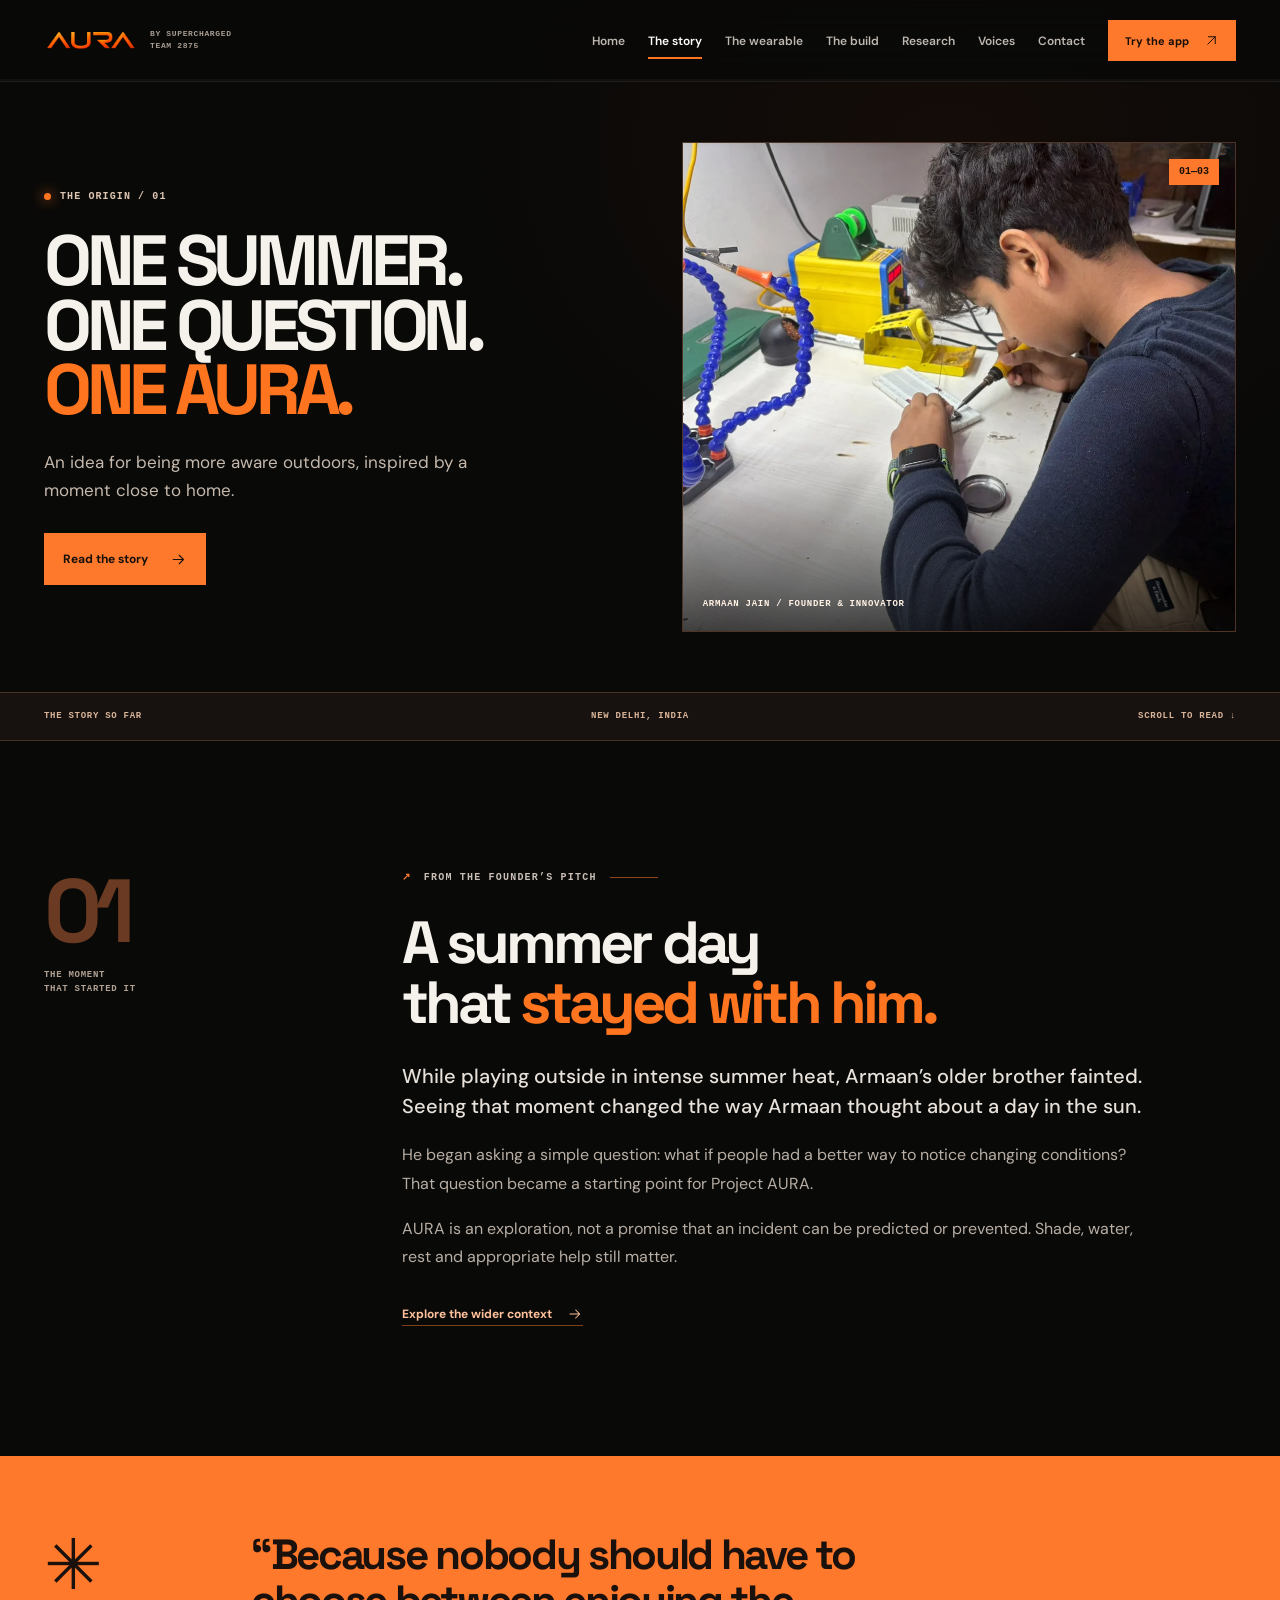
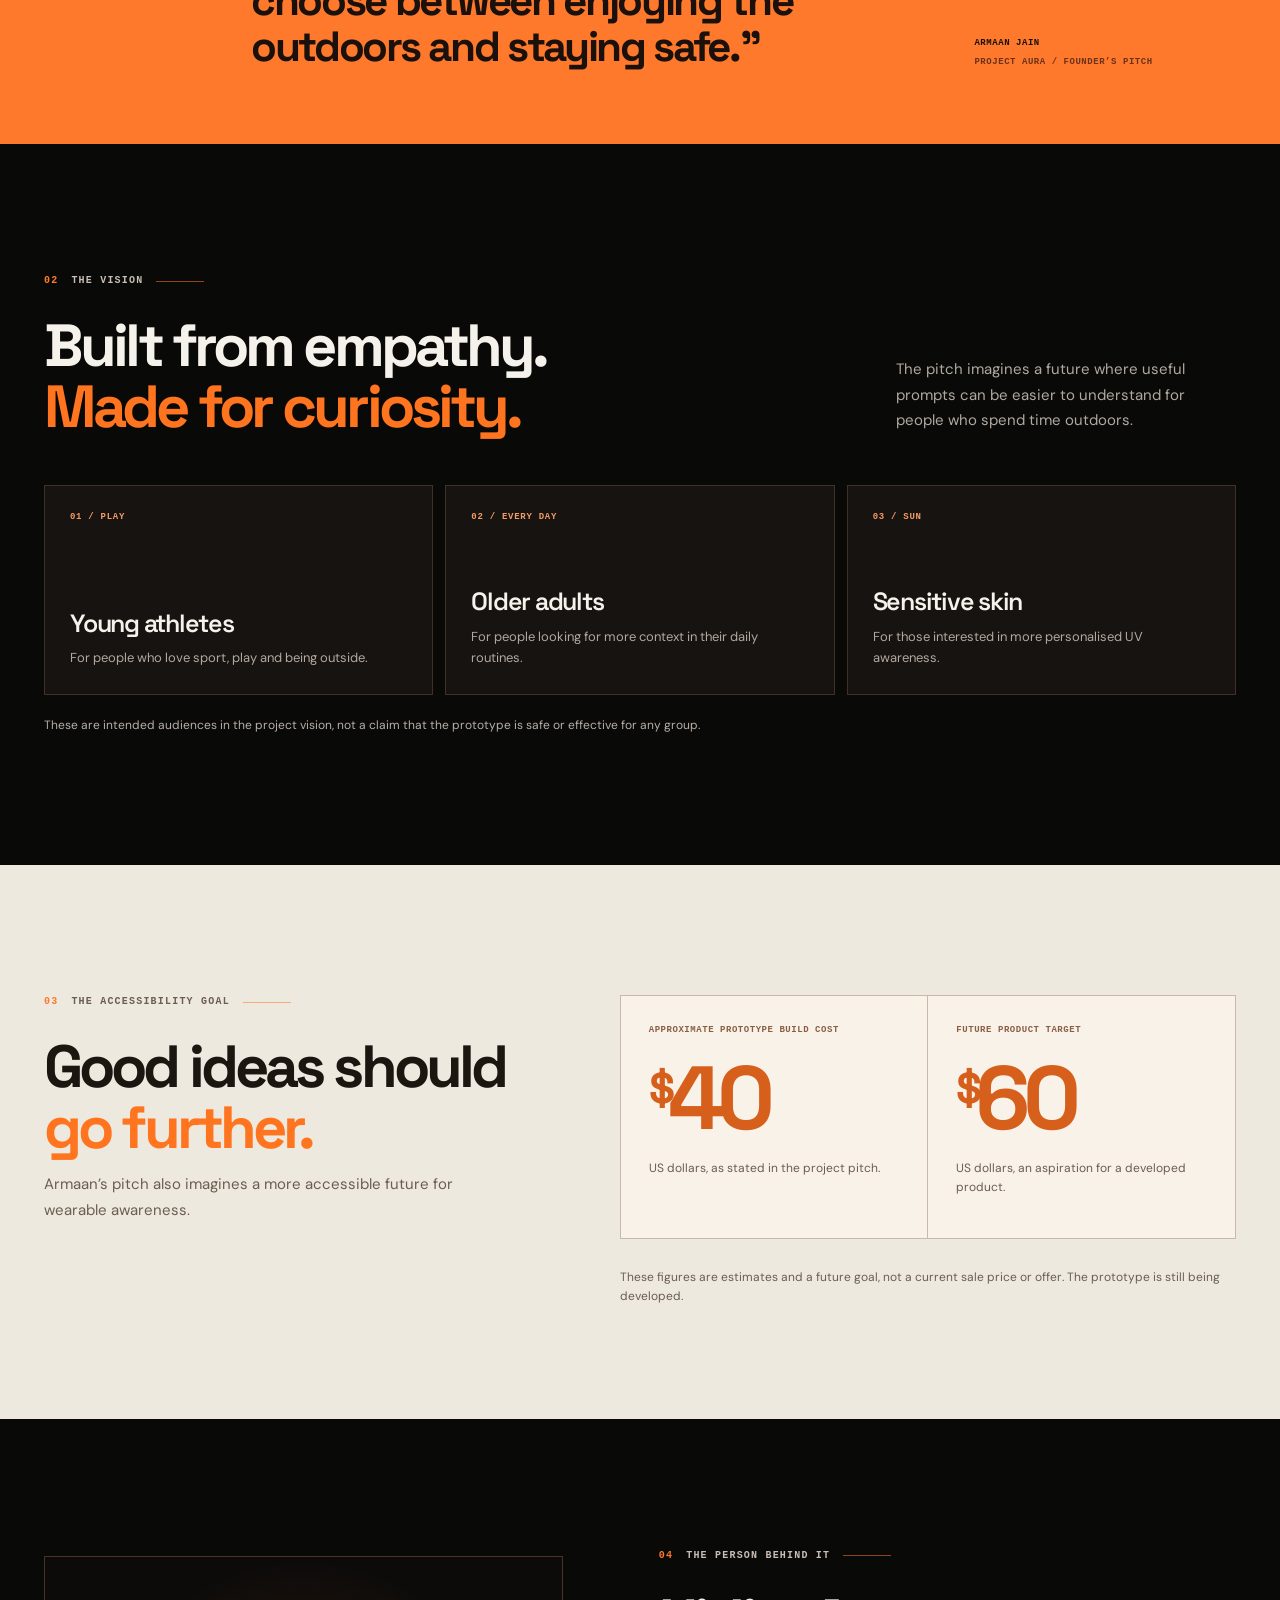
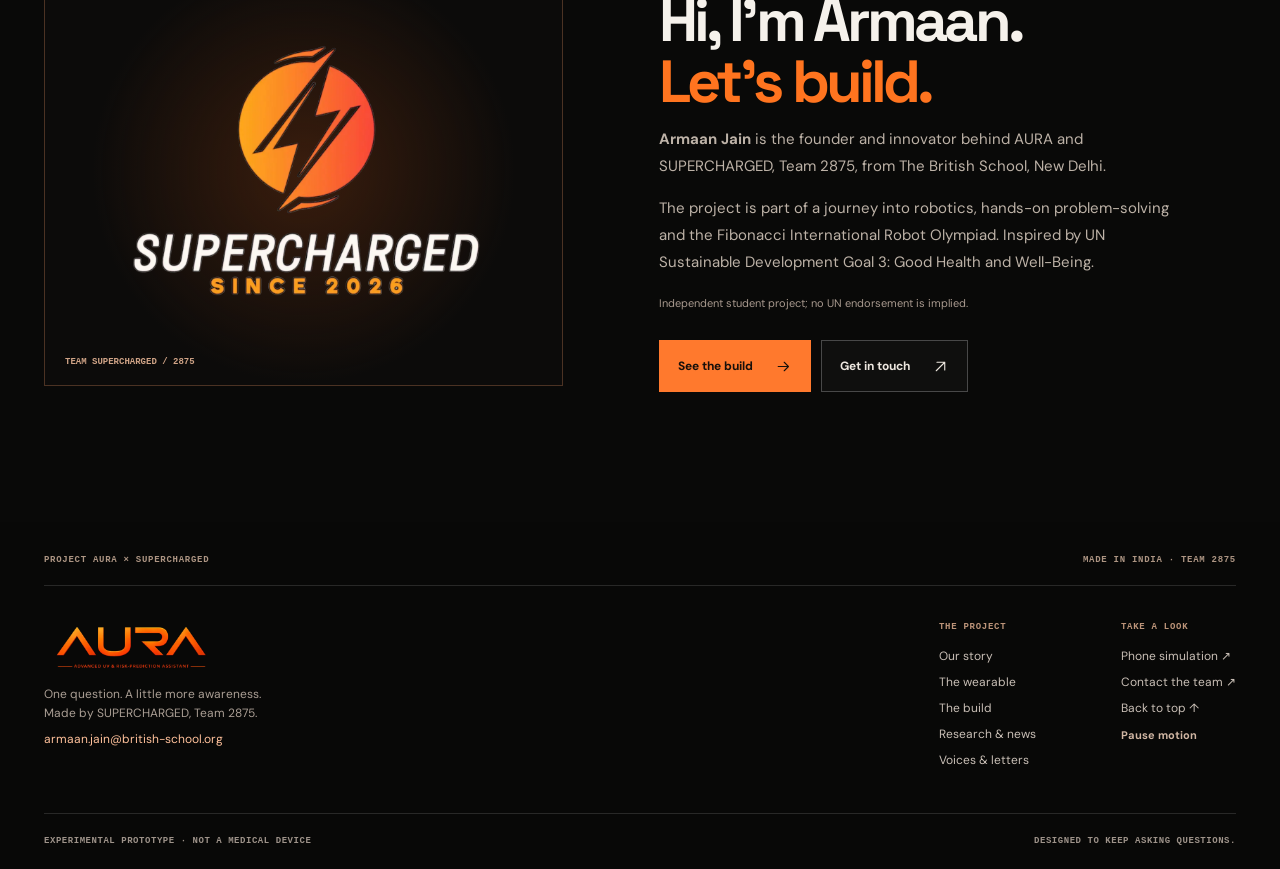
==== story.html @ 3dc0ee84 "video removed" ====
<!doctype html>
<html lang="en"><head><meta charset="utf-8"><meta name="viewport" content="width=device-width, initial-scale=1">
<meta name="description" content="The personal story behind Project AURA and founder Armaan Jain’s vision for outdoor awareness."><meta name="theme-color" content="#0a0908"><meta property="og:title" content="The Story — Project AURA"><meta property="og:description" content="The personal story behind Project AURA and founder Armaan Jain’s vision for outdoor awareness.">
<title>The Story — Project AURA</title><link rel="icon" type="image/png" href="assets/favicon.png"><link rel="preload" href="assets/fonts/space-grotesk-latin.woff2" as="font" type="font/woff2" crossorigin>
<link rel="stylesheet" href="styles.css"><link rel="stylesheet" href="site-enhancements.css"><link rel="stylesheet" href="experience.css"><link rel="stylesheet" href="research.css">
<script defer src="site-content.js"></script><script defer src="app.js"></script><script defer src="experience.js"></script></head>
<body data-page="story"><svg class="svg-defs" xmlns="http://www.w3.org/2000/svg" aria-hidden="true">
<symbol id="icon-arrow" viewBox="0 0 24 24"><path d="M4.5 12h14M13 6l6 6-6 6"/></symbol>
<symbol id="icon-diagonal" viewBox="0 0 24 24"><path d="M6 18 18 6M7 6h11v11"/></symbol>
<symbol id="icon-spark" viewBox="0 0 24 24"><path d="M12 2.5 13.8 9 20.5 12l-6.7 3-1.8 6.5L10.2 15 3.5 12l6.7-3L12 2.5Z"/></symbol>
<symbol id="icon-film" viewBox="0 0 24 24"><rect x="3" y="5" width="18" height="14" rx="2"/><path d="m10 9 5 3-5 3V9Z"/></symbol>
<symbol id="icon-doc" viewBox="0 0 24 24"><path d="M6 3h8l4 4v14H6z"/><path d="M14 3v5h4M9 12h6M9 16h6"/></symbol>
</svg><a class="skip-link" href="#main">Skip to content</a>
<header class="site-header" id="top"><div class="nav-shell wrap">
 <a class="brand" href="index.html" aria-label="AURA BY SUPERCHARGED TEAM 2875 — project home"><img src="assets/aura-mark.webp" width="1080" height="360" alt="AURA"><span class="brand-name"><small>BY SUPERCHARGED<br>TEAM 2875</small></span></a>
 <button class="menu-toggle" type="button" aria-label="Open navigation" aria-controls="site-nav" aria-expanded="false"><span></span><span></span></button>
 <nav class="site-nav" id="site-nav" aria-label="Main navigation"><a href="index.html">Home</a><a href="story.html" aria-current="page">The story</a><a href="device.html">The wearable</a><a href="journey.html">The build</a><a href="research.html">Research</a><a href="letters.html">Voices</a><a href="contact.html">Contact</a><a class="nav-demo" href="device.html#demo">Try the app <svg aria-hidden="true"><use href="#icon-diagonal"/></svg></a></nav>
</div><div class="read-progress" aria-hidden="true"><span id="read-progress"></span></div></header><noscript><nav class="nojs-nav wrap" aria-label="Project pages"><a href="index.html">Home</a><a href="story.html" aria-current="page">The story</a><a href="device.html">The wearable</a><a href="journey.html">The build</a><a href="research.html">Research</a><a href="letters.html">Voices</a><a href="contact.html">Contact</a></nav></noscript><main id="main">
<section class="page-hero page-hero-story wrap"><div class="page-hero-copy"><div class="micro-label"><span class="micro-dot"></span> THE ORIGIN / 01</div><h1>ONE SUMMER.<br>ONE QUESTION.<br><em>ONE AURA.</em></h1><p>An idea for being more aware outdoors, inspired by a moment close to home.</p><a class="button button-primary" href="#the-moment">Read the story <svg aria-hidden="true"><use href="#icon-arrow"/></svg></a></div><div class="story-hero-photo"><img src="assets/media/workbench-01.webp" width="1280" height="960" alt="Armaan working on the electronics for Project AURA."><span class="photo-label">ARMAAN JAIN / FOUNDER &amp; INNOVATOR</span><span class="corner-index">01—03</span></div></section>
<div class="chapter-line"><div class="wrap"><span>THE STORY SO FAR</span><span>NEW DELHI, INDIA</span><span>SCROLL TO READ ↓</span></div></div>
<section class="narrative-section section wrap" id="the-moment"><div class="narrative-aside"><span>01</span><small>THE MOMENT<br>THAT STARTED IT</small></div><div class="narrative-main"><div class="section-tag"><span>↗</span> FROM THE FOUNDER’S PITCH <i></i></div><h2>A summer day<br>that <em>stayed with him.</em></h2><p class="large-copy">While playing outside in intense summer heat, Armaan’s older brother fainted. Seeing that moment changed the way Armaan thought about a day in the sun.</p><p>He began asking a simple question: what if people had a better way to notice changing conditions? That question became a starting point for Project AURA.</p><p>AURA is an exploration, not a promise that an incident can be predicted or prevented. Shade, water, rest and appropriate help still matter.</p><a class="text-link" href="research.html">Explore the wider context <svg aria-hidden="true"><use href="#icon-arrow"/></svg></a></div></section>
<section class="story-quote"><div class="wrap quote-layout"><span class="quote-star" aria-hidden="true">✳</span><blockquote>“Because nobody should have to choose between enjoying the outdoors and staying safe.”</blockquote><div class="quote-credit"><span>ARMAAN JAIN</span><small>PROJECT AURA / FOUNDER’S PITCH</small></div></div></section>
<section class="audience-section section wrap"><div class="section-heading"><div><div class="section-tag"><span>02</span> THE VISION <i></i></div><h2>Built from empathy.<br><em>Made for curiosity.</em></h2></div><p>The pitch imagines a future where useful prompts can be easier to understand for people who spend time outdoors.</p></div><div class="audience-grid"><article><span>01 / PLAY</span><h3>Young athletes</h3><p>For people who love sport, play and being outside.</p></article><article><span>02 / EVERY DAY</span><h3>Older adults</h3><p>For people looking for more context in their daily routines.</p></article><article><span>03 / SUN</span><h3>Sensitive skin</h3><p>For those interested in more personalised UV awareness.</p></article></div><p class="tiny-disclaimer">These are intended audiences in the project vision, not a claim that the prototype is safe or effective for any group.</p></section>
<section class="cost-section section"><div class="wrap cost-layout"><div class="cost-intro"><div class="section-tag"><span>03</span> THE ACCESSIBILITY GOAL <i></i></div><h2>Good ideas should<br><em>go further.</em></h2><p>Armaan’s pitch also imagines a more accessible future for wearable awareness.</p></div><div class="cost-pair"><div><span>APPROXIMATE PROTOTYPE BUILD COST</span><strong><small>$</small>40</strong><p>US dollars, as stated in the project pitch.</p></div><div><span>FUTURE PRODUCT TARGET</span><strong><small>$</small>60</strong><p>US dollars, an aspiration for a developed product.</p></div></div><p class="cost-note">These figures are estimates and a future goal, not a current sale price or offer. The prototype is still being developed.</p></div></section>
<section class="founder-section section wrap"><div class="founder-logo"><img src="assets/supercharged-logo.webp" width="1000" height="802" loading="lazy" alt="SUPERCHARGED logo, since 2026"><span>TEAM SUPERCHARGED / 2875</span></div><div class="founder-copy"><div class="section-tag"><span>04</span> THE PERSON BEHIND IT <i></i></div><h2>Hi, I’m Armaan.<br><em>Let’s build.</em></h2><p><strong>Armaan Jain</strong> is the founder and innovator behind AURA and SUPERCHARGED, Team 2875, from The British School, New Delhi.</p><p>The project is part of a journey into robotics, hands-on problem-solving and the Fibonacci International Robot Olympiad. Inspired by UN Sustainable Development Goal 3: Good Health and Well-Being.</p><small>Independent student project; no UN endorsement is implied.</small><div class="hero-actions"><a class="button button-primary" href="journey.html">See the build <svg aria-hidden="true"><use href="#icon-arrow"/></svg></a><a class="button button-ghost" href="contact.html">Get in touch <svg aria-hidden="true"><use href="#icon-diagonal"/></svg></a></div></div></section></main><footer class="site-footer site-footer-v2"><div class="wrap">
 <div class="footer-topline"><span>PROJECT AURA × SUPERCHARGED</span><span>MADE IN INDIA · TEAM 2875</span></div>
 <div class="footer-main"><div class="footer-brand"><a href="index.html" aria-label="Project AURA home"><img src="assets/aura-logo.webp" width="1080" height="321" loading="lazy" alt="AURA — Advanced UV &amp; Risk-prediction Assistant"></a><p>One question. A little more awareness.<br>Made by SUPERCHARGED, Team 2875.</p><a class="footer-email" href="mailto:armaan.jain@british-school.org">armaan.jain@british-school.org</a></div>
 <div class="footer-links"><div><span>THE PROJECT</span><a href="story.html">Our story</a><a href="device.html">The wearable</a><a href="journey.html">The build</a><a href="research.html">Research &amp; news</a><a href="letters.html">Voices &amp; letters</a></div><div><span>TAKE A LOOK</span><a href="device.html#demo">Phone simulation ↗</a><a href="contact.html">Contact the team ↗</a><a href="#top">Back to top ↑</a><button type="button" class="motion-control" data-motion-toggle aria-pressed="false">Pause motion</button></div></div></div>
 <div class="footer-bottom"><span>EXPERIMENTAL PROTOTYPE · NOT A MEDICAL DEVICE</span><span>DESIGNED TO KEEP ASKING QUESTIONS.</span></div>
 </div></footer>
<noscript><p class="noscript-note">The project pages and letters work without JavaScript. Enable it to use the animated signal selector, photo viewer and score examples.</p></noscript></body></html>
---- styles.css ----
@font-face{font-family:'Space Grotesk';src:url('assets/fonts/space-grotesk-latin.woff2') format('woff2');font-style:normal;font-weight:400 700;font-display:swap}
@font-face{font-family:'DM Sans';src:url('assets/fonts/dm-sans-latin.woff2') format('woff2');font-style:normal;font-weight:400 700;font-display:swap}
:root{--ink:#f5f1eb;--muted:#b0a9a0;--soft:#89837d;--orange:#ff792d;--orange-light:#ffa451;--line:rgba(255,255,255,.13);--black:#090908;--panel:#111110;--panel2:#181714;--font:'DM Sans',Arial,sans-serif;--display:'Space Grotesk',Arial,sans-serif;--mono:ui-monospace,SFMono-Regular,Consolas,monospace;color-scheme:dark}
*{box-sizing:border-box}
html{scroll-behavior:smooth;scroll-padding-top:94px}
body{margin:0;background:var(--black);color:var(--ink);font-family:var(--font);-webkit-font-smoothing:antialiased;text-rendering:optimizeLegibility}
body::before{content:'';position:absolute;inset:0 0 auto;height:900px;z-index:-1;background:radial-gradient(ellipse at 74% 16%,rgba(102,35,9,.12),transparent 37%);pointer-events:none}
img{display:block;max-width:100%}
a{color:inherit;text-decoration:none}
button{font:inherit}
button,a,summary{ -webkit-tap-highlight-color:transparent }
:focus-visible{outline:3px solid #ffae65;outline-offset:4px}
svg{width:1em;height:1em;fill:none;stroke:currentColor;stroke-width:1.55;stroke-linecap:round;stroke-linejoin:round}
.svg-defs{position:absolute;width:0;height:0;overflow:hidden}
.wrap{width:min(100% - 88px,1320px);margin-inline:auto}
.skip-link{position:fixed;z-index:1000;top:8px;left:8px;padding:12px 16px;background:#fff;color:#111;transform:translateY(-160%)}.skip-link:focus{transform:translateY(0)}
.site-header{position:sticky;top:0;z-index:50;height:82px;background:rgba(9,9,8,.91);border-bottom:1px solid rgba(255,255,255,.09);backdrop-filter:blur(18px)}
.nav-shell{height:100%;display:flex;align-items:center;justify-content:space-between;gap:32px}
.brand{display:inline-flex;align-items:center;gap:12px;flex-shrink:0}.brand img{width:55px;height:42px;object-fit:contain}.brand-name{display:flex;flex-direction:column;line-height:1}.brand-name strong{font:700 25px/.95 var(--display);letter-spacing:-.07em}.brand-dot{color:var(--orange)}.brand-name small{font:600 8px/1.2 var(--mono);letter-spacing:.105em;color:#aaa29a;margin-top:6px;white-space:nowrap}
.site-nav{display:flex;align-items:center;gap:33px}.site-nav>a:not(.nav-demo){font-size:12px;font-weight:600;color:#bdb7b0;transition:color .2s}.site-nav>a:not(.nav-demo):hover{color:white}.nav-demo{display:inline-flex;align-items:center;gap:15px;padding:12px 16px;border:1px solid #754323;color:#ffd4b3;font-size:11px;font-weight:700;transition:background .2s,border-color .2s}.nav-demo:hover{background:#27180e;border-color:var(--orange)}.nav-demo svg{width:15px;height:15px;color:var(--orange)}.menu-toggle{display:none}
.hero{display:grid;grid-template-columns:1fr 1.05fr;align-items:center;gap:20px;padding-top:68px;padding-bottom:47px;min-height:630px}
.hero-copy{position:relative;z-index:2;padding:12px 0 4px}.eyebrow,.section-tag,.mini-label,.demo-kicker{font:700 10px/1.4 var(--mono);letter-spacing:.12em}.hero-eyebrow{display:flex;align-items:center;gap:9px;color:#d5c7ba;margin-bottom:24px}.live-dot{display:inline-block;width:7px;height:7px;flex:0 0 7px;border-radius:50%;background:var(--orange);box-shadow:0 0 13px rgba(255,123,47,.8)}
.hero h1,.section h2,.closing-section h2{font-family:var(--display);font-weight:700;letter-spacing:-.065em;margin:0}.hero h1{font-size:clamp(51px,5.35vw,77px);line-height:.97;white-space:nowrap}.hero h1 span,.section h2 em,.closing-section h2 em{font-style:normal;color:var(--orange)}
.hero-lead{font-size:clamp(17px,1.4vw,19px);line-height:1.56;max-width:500px;margin:27px 0 8px;color:#eae5de;font-weight:600}.hero-description{font-size:15px;line-height:1.75;color:var(--muted);max-width:505px;margin:0}.hero-actions{display:flex;gap:10px;align-items:center;flex-wrap:wrap;margin-top:27px}.button{min-height:49px;padding:0 18px;display:inline-flex;justify-content:center;align-items:center;gap:22px;font-size:12px;font-weight:700;transition:transform .2s,background .2s,border-color .2s,color .2s}.button:hover{transform:translateY(-2px)}.button svg{width:17px;height:17px;flex-shrink:0}.button-primary{background:var(--orange);border:1px solid var(--orange);color:#17100b}.button-primary:hover{background:#ff9a55;border-color:#ff9a55}.button-ghost{border:1px solid rgba(255,255,255,.24);color:#ede7df;background:rgba(255,255,255,.025)}.button-ghost:hover{border-color:#bb8564;background:#1c1815}
.hero-footnote{display:flex;align-items:center;gap:10px;color:#b0a79e;font:600 9px/1.5 var(--mono);letter-spacing:.07em;margin-top:48px}.orange-rule{width:24px;height:1px;background:var(--orange)}.hero-index{margin-left:auto;color:#8f8277;white-space:nowrap}
.hero-visual{position:relative;margin:0;min-width:0;align-self:stretch;display:flex;align-items:center;justify-content:center;overflow:hidden}.hero-visual::before{content:'';position:absolute;inset:6% 2% 6%;background:radial-gradient(ellipse,#3f1b0b 0%,transparent 64%);filter:blur(24px);opacity:.36}.hero-visual img{position:relative;width:100%;height:auto;mix-blend-mode:screen}.hero-visual::after{content:'';position:absolute;inset:0;background:linear-gradient(90deg,var(--black),transparent 11%,transparent 92%,var(--black)),linear-gradient(0deg,var(--black),transparent 12%,transparent 95%,var(--black));pointer-events:none}.hero-visual figcaption{position:absolute;z-index:2;bottom:9%;right:5%;display:flex;flex-direction:column;gap:5px;padding:9px 11px;background:rgba(9,9,8,.78);border-left:1px solid var(--orange);font:700 9px/1.2 var(--mono);letter-spacing:.06em;color:#f1d1bb}.hero-visual figcaption i{display:inline-block;width:3px;height:3px;border-radius:50%;background:var(--orange);vertical-align:middle;margin:0 2px}.hero-visual figcaption small{color:#b7aaa1;font:400 10px/1.2 var(--font);letter-spacing:0}
.signal-strip{border-top:1px solid var(--line);border-bottom:1px solid var(--line);background:#0d0d0c}.strip-inner{display:grid;grid-template-columns:repeat(4,1fr)}.strip-inner>div{min-height:88px;display:grid;grid-template-columns:32px 1fr;grid-template-rows:auto auto;align-content:center;padding:14px 18px 14px 0}.strip-inner>div+div{border-left:1px solid var(--line);padding-left:26px}.strip-inner span{grid-row:1/3;font:600 10px/1.7 var(--mono);color:var(--orange)}.strip-inner strong{font:700 10px/1.5 var(--mono);letter-spacing:.065em}.strip-inner small{font-size:12px;color:#a9a29b;margin-top:3px}
.section{padding-block:130px}.section-tag{display:flex;align-items:center;gap:13px;color:#c8beb5;margin-bottom:27px;white-space:nowrap}.section-tag span{color:var(--orange)}.section-tag i{display:block;width:48px;height:1px;background:rgba(255,121,45,.55)}.section h2,.closing-section h2{font-size:clamp(42px,4.65vw,68px);line-height:1.02}.section h2 em,.closing-section h2 em{font-style:normal}.large-copy{font-size:20px!important;line-height:1.5!important;color:#e7e1da!important;font-weight:500!important}.story{display:grid;grid-template-columns:1fr .83fr;column-gap:9%;align-items:center}.story-copy>p{max-width:590px;color:var(--muted);font-size:15px;line-height:1.8;margin:18px 0}.story-copy .large-copy{margin-top:29px}.text-link{display:inline-flex;align-items:center;gap:15px;color:#ffc19b;font-size:12px;font-weight:700;margin-top:15px;padding:3px 0;border-bottom:1px solid rgba(255,121,45,.48)}.text-link:hover{color:white;border-color:var(--orange)}.text-link svg{width:16px;height:16px}
.story-stat{position:relative;min-height:325px;padding:29px;background:linear-gradient(150deg,#21150e,#100f0e 62%);border:1px solid #4c2c1b;overflow:hidden}.story-stat::before,.story-stat::after{content:'';position:absolute;border:1px solid rgba(255,120,45,.15);border-radius:50%;width:310px;height:310px;right:-90px;top:-95px;pointer-events:none}.story-stat::after{width:235px;height:235px;right:-53px;top:-58px}.stat-top,.stat-bottom{position:relative;z-index:1;display:flex;justify-content:space-between;align-items:center;gap:10px;font:700 9px/1.4 var(--mono);letter-spacing:.1em;color:#c9b3a1}.stat-top svg{width:25px;height:25px;color:var(--orange)}.stat-number{font:700 clamp(72px,7vw,110px)/.95 var(--display);letter-spacing:-.075em;color:var(--orange);margin-top:48px}.stat-number span{font-size:.65em}.stat-number sup{font-size:.26em;letter-spacing:0;vertical-align:top;position:relative;top:6px;left:5px}.story-stat>p{position:relative;z-index:1;max-width:340px;color:#ddd0c3;font-size:15px;line-height:1.55;margin:10px 0 29px}.stat-bottom{padding-top:17px;border-top:1px solid rgba(255,255,255,.12);color:#968b83}.stat-bottom a{font:600 10px/1.3 var(--font);letter-spacing:0;color:#ffbe92;white-space:nowrap}.story-note{grid-column:1/-1;margin:23px 0 0;padding-left:14px;border-left:2px solid #76543e;color:#b2a69c;font-size:12px;line-height:1.65}
.features-section{background:#10100e;border-block:1px solid var(--line)}.section-heading{display:flex;justify-content:space-between;align-items:end;gap:40px;margin-bottom:48px}.section-heading>p{max-width:340px;color:var(--muted);font-size:15px;line-height:1.7;margin:0 0 3px}.feature-grid{display:grid;grid-template-columns:repeat(3,minmax(0,1fr));gap:12px}.feature-card{min-height:248px;padding:24px;background:#171614;border:1px solid #302a25;display:flex;flex-direction:column;transition:border-color .2s,background .2s,transform .2s}.feature-card:hover{border-color:#97552d;background:#1c1916;transform:translateY(-3px)}.feature-top{display:flex;justify-content:space-between;align-items:start}.feature-icon,.archive-icon{width:43px;height:43px;display:grid;place-items:center;background:#2a1b13;border:1px solid #5d3622;color:var(--orange-light)}.feature-icon svg,.archive-icon svg{width:21px;height:21px}.feature-top>span{font:700 9px/1 var(--mono);letter-spacing:.06em;color:#8f8277}.feature-card h3{font:600 21px/1.2 var(--display);letter-spacing:-.04em;margin:24px 0 9px}.feature-card p{font-size:13px;line-height:1.65;color:var(--muted);margin:0 0 19px;max-width:325px}.feature-meta{display:flex;justify-content:space-between;gap:15px;align-items:center;margin-top:auto;padding-top:13px;border-top:1px solid #34302b;color:#c0a38e;font:700 9px/1.35 var(--mono);letter-spacing:.055em}.feature-meta span{font-size:14px;color:var(--orange)}.feature-disclaimer,.demo-disclaimer{color:#a9a097;font-size:12px;line-height:1.65;margin:22px 0 0}
.score-section{display:grid;grid-template-columns:.88fr 1fr;align-items:center;gap:9%}.score-copy>p{color:var(--muted);font-size:15px;line-height:1.75;max-width:490px}.score-copy>.large-copy{margin-top:28px}.score-details{max-width:500px;border-top:1px solid var(--line);border-bottom:1px solid var(--line);margin-top:24px}.score-details summary{list-style:none;display:flex;justify-content:space-between;align-items:center;gap:12px;cursor:pointer;padding:17px 0;font-size:13px;font-weight:700}.score-details summary::-webkit-details-marker{display:none}.score-details summary span{color:var(--orange);font-size:20px;font-weight:400}.score-details[open] summary span{transform:rotate(45deg)}.score-details p{color:var(--muted);font-size:13px;line-height:1.7;margin:0 0 15px}.score-details strong{color:var(--ink)}.score-note{display:flex;gap:11px;align-items:start;margin-top:24px;color:#c0a99a;font-size:12px;line-height:1.6;max-width:470px}.score-note svg{flex:none;color:var(--orange);width:18px;height:18px}
.score-workbench{border:1px solid #533524;background:radial-gradient(circle at 74% 30%,#302012 0,transparent 43%),#171410;padding:24px}.workbench-head,.examples-heading,.workbench-foot{display:flex;justify-content:space-between;gap:10px;align-items:center;font:700 9px/1.4 var(--mono);letter-spacing:.08em;color:#c5ad9c}.workbench-head>span:first-child{display:flex;align-items:center;gap:8px;color:#f5d2b8}.workbench-head>span:last-child,.examples-heading>span:last-child{color:#a99a8e}.workbench-main{display:flex;align-items:center;gap:35px;padding:38px 0 36px}.score-ring{--score:100;position:relative;width:160px;height:160px;flex:0 0 160px;border-radius:50%;padding:7px;background:conic-gradient(var(--orange) calc(var(--score)*1%),#46382d 0);box-shadow:0 0 35px rgba(255,117,37,.1)}.score-ring-inner{background:#171410;width:100%;height:100%;border-radius:50%;display:flex;flex-direction:column;justify-content:center;align-items:center}.score-ring-inner small,.score-ring-inner span{font:700 9px/1.4 var(--mono);letter-spacing:.08em;color:#b7a79a}.score-ring-inner output{font:700 55px/1 var(--display);letter-spacing:-.07em;margin:4px 0;color:#fff}.score-state .mini-label{color:#ae9785}.score-state h3{font:600 25px/1.12 var(--display);letter-spacing:-.05em;margin:12px 0 7px}.score-state p{color:#b7a99d;font-size:13px;line-height:1.55;margin:0 0 14px;max-width:220px}.scenario-badge{display:inline-block;padding:6px 8px;border:1px solid #72442b;color:#ffc599;background:#2a1c14;font:700 9px/1 var(--mono);letter-spacing:.05em}.examples-heading{border-top:1px solid #46372b;padding-top:19px}.scenario-buttons{display:flex;gap:6px;flex-wrap:wrap;margin:13px 0 20px}.scenario-buttons button{border:1px solid #554135;background:#211b16;color:#ded0c4;padding:9px 12px;font-size:11px;cursor:pointer}.scenario-buttons button:hover{border-color:#de8a51}.scenario-buttons button.is-active{background:#ff8e45;border-color:#ff8e45;color:#24150e;font-weight:700}.example-values{display:grid;grid-template-columns:repeat(4,1fr);border:1px solid #46372b;background:rgba(0,0,0,.12)}.example-values>div{padding:12px 10px;min-width:0}.example-values>div+div{border-left:1px solid #46372b}.example-values span{display:block;white-space:nowrap;color:#b9a89a;font:700 8px/1.3 var(--mono);letter-spacing:.04em}.example-values strong{display:block;font:600 19px/1.2 var(--display);margin-top:7px;white-space:nowrap}.example-values strong small{font:500 10px/1 var(--font);color:#b9a89a}.workbench-foot{margin-top:14px;color:#b1a094;font-size:8px}
.demo-section{background:linear-gradient(135deg,#17110d 0,#0f0e0c 48%,#11100e 100%);border-block:1px solid var(--line)}.demo-showcase{display:grid;grid-template-columns:1.3fr .7fr;border:1px solid #493326;background:#15120f;overflow:hidden}.demo-screen{padding:20px;background:#0e0d0b;border-right:1px solid #493326;min-width:0}.screen-bar{height:33px;display:flex;justify-content:space-between;align-items:center;gap:8px;padding:0 10px;background:#24201c;border:1px solid #3a302a;border-bottom:0;font:700 8px/1 var(--mono);letter-spacing:.06em;color:#b4a397}.screen-bar>span:first-child{display:flex;gap:4px}.screen-bar i{width:5px;height:5px;border-radius:50%;background:#695448}.screen-bar>span:last-child{color:#ff9b5e}.demo-screen img{width:100%;height:320px;object-fit:cover;object-position:top;border:1px solid #3a302a;background:#17120f}.demo-info{padding:40px 37px;display:flex;flex-direction:column;align-items:flex-start;justify-content:center}.demo-kicker{color:#ffc39c;display:flex;align-items:center;gap:8px;font-size:9px}.demo-info h3{font:600 clamp(30px,3vw,43px)/1.05 var(--display);letter-spacing:-.055em;margin:23px 0 12px}.demo-info>p{font-size:14px;color:#bfb2a6;line-height:1.7;max-width:300px;margin:0 0 24px}.demo-secondary{margin-top:16px}.demo-small{margin-top:31px;color:#a99484;font:700 9px/1.4 var(--mono);letter-spacing:.06em}.kit-row{display:flex;align-items:center;justify-content:space-between;gap:20px;padding:26px 0 0}.kit-row span{font:700 9px/1.4 var(--mono);letter-spacing:.08em;color:#d3ad94}.kit-row p{font-size:14px;color:#d9d0c8;margin:6px 0 0}.kit-row .button{min-height:45px}.demo-disclaimer{margin-top:16px;max-width:840px}
.gallery-grid{display:grid;grid-template-columns:repeat(3,minmax(0,1fr));gap:12px}.gallery-card{margin:0;min-width:0;background:#151412;border:1px solid #302a25}.gallery-art,.gallery-image{position:relative;height:220px;overflow:hidden;background-color:#1b1612}.gallery-art{display:flex;align-items:center;justify-content:center;background-image:linear-gradient(rgba(255,152,82,.045) 1px,transparent 1px),linear-gradient(90deg,rgba(255,152,82,.045) 1px,transparent 1px),radial-gradient(circle at center,#392115,transparent 65%);background-size:26px 26px,26px 26px,auto}.gallery-art::before,.gallery-art::after{content:'';position:absolute;width:140px;height:140px;border:1px solid rgba(255,140,69,.18);border-radius:50%;transform:rotate(-20deg) scaleX(1.5)}.gallery-art::after{width:95px;height:95px;transform:rotate(28deg) scaleX(1.5)}.gallery-art-icon{position:relative;z-index:1;display:grid;place-items:center;width:57px;height:57px;border:1px solid #835034;background:#1c1713;color:#ffa467}.gallery-art-icon svg{width:27px;height:27px}.gallery-art>span{position:absolute;bottom:14px;left:15px;color:#ba9983;font:700 8px/1 var(--mono);letter-spacing:.1em}.art-two{background-color:#181715;background-image:linear-gradient(rgba(255,255,255,.035) 1px,transparent 1px),linear-gradient(90deg,rgba(255,255,255,.035) 1px,transparent 1px),radial-gradient(circle at 70% 30%,#30251c,transparent 65%)}.art-three{background-image:linear-gradient(rgba(255,144,77,.035) 1px,transparent 1px),linear-gradient(90deg,rgba(255,144,77,.035) 1px,transparent 1px),radial-gradient(circle at 30% 70%,#332016,transparent 65%)}.gallery-image img{width:100%;height:100%;object-fit:cover}.gallery-card figcaption{display:flex;justify-content:space-between;align-items:start;gap:8px;padding:16px}.gallery-card figcaption strong{display:block;font:600 15px/1.25 var(--display);letter-spacing:-.025em}.gallery-card figcaption small{display:block;color:#aaa098;font-size:11px;margin-top:5px;line-height:1.45}.gallery-card figcaption>span{font:700 8px/1.4 var(--mono);letter-spacing:.04em;color:#d09d7a;white-space:nowrap}
.archive-grid{display:grid;grid-template-columns:1fr 1fr;gap:12px;margin-top:12px}.archive-card{border:1px solid #302a25;background:#151412;padding:24px}.video-card{display:flex;align-items:center;gap:17px;min-height:136px}.archive-card h3{font:600 18px/1.2 var(--display);letter-spacing:-.035em;margin:6px 0}.archive-card p{font-size:12px;line-height:1.5;color:#b1a59b;margin:0}.archive-card .mini-label{color:#c29a80;font-size:9px}.video-card .archive-icon{flex:none}.status-pill{margin-left:auto;border:1px solid #5b4030;color:#e4b99c;padding:7px 9px;font:700 8px/1.3 var(--mono);white-space:nowrap}.document-card{display:flex;align-items:center;gap:28px;justify-content:space-between}.document-heading{display:flex;align-items:center;gap:15px}.document-list{flex:1;max-width:210px}.document-row{display:flex;align-items:center;justify-content:space-between;gap:14px;border-bottom:1px solid #39322c;padding:8px 0;font:700 10px/1.4 var(--mono);color:#eee0d5}.document-row small{font:700 8px/1.4 var(--mono);color:#d0a083}.document-row:is(a):hover{color:var(--orange)}.video-card.has-video{display:block}.video-card.has-video .ready-title{font:600 18px/1.2 var(--display);margin:0 0 12px}.video-card.has-video video,.video-card.has-video iframe{width:100%;aspect-ratio:16/9;display:block;border:0;background:#000;object-fit:contain}
.team-section{background:#15110e;border-block:1px solid var(--line);overflow:hidden}.team-shell{display:grid;grid-template-columns:1fr 1fr;gap:8%;align-items:center}.team-art{position:relative;align-self:stretch;min-height:470px;background:radial-gradient(ellipse at 50% 50%,#30180c,transparent 60%),#0d0c0b;border:1px solid #493021;display:flex;flex-direction:column;justify-content:space-between;padding:25px}.team-art::before,.team-art::after{content:'';position:absolute;inset:9% 14%;border:1px solid rgba(255,121,45,.13);border-radius:50%;transform:rotate(-25deg) scaleX(1.1)}.team-art::after{inset:16% 20%;transform:rotate(20deg) scaleX(1.2)}.team-logo-frame{position:relative;z-index:1;flex:1;display:flex;align-items:center;justify-content:center}.team-logo-frame img{width:min(350px,88%);height:auto}.team-art-label{position:relative;z-index:1;display:flex;justify-content:space-between;gap:10px;font:700 8px/1.4 var(--mono);letter-spacing:.08em;color:#bd9980}.team-copy>p{color:#bcb1a6;font-size:15px;line-height:1.8;max-width:520px;margin:23px 0 0}.team-copy>p strong{color:#f8e7d9}.sdg-card{display:flex;align-items:center;gap:14px;border:1px solid #61402b;background:#211913;padding:14px;margin-top:28px;max-width:500px}.sdg-number{width:43px;height:43px;display:grid;place-items:center;background:var(--orange);color:#25140b;font:700 17px/1 var(--display)}.sdg-card div{flex:1}.sdg-card small{display:block;color:#c4a792;font:700 8px/1.45 var(--mono);letter-spacing:.05em}.sdg-card strong{display:block;font:600 15px/1.25 var(--display);margin-top:5px}.sdg-card svg{width:16px;height:16px;color:#e6a57e}.sdg-note{display:block;color:#a69b91;font-size:11px;margin-top:9px}
.closing-section{padding-block:90px}.closing-inner{display:flex;align-items:end;justify-content:space-between;gap:30px;border-bottom:1px solid var(--line);padding-bottom:55px}.closing-inner h2{font-size:clamp(42px,4vw,58px)}.closing-inner p{font-size:14px;color:var(--muted);margin:18px 0 0}.closing-inner>.button{margin-bottom:4px}
.site-footer{background:#080807}.footer-main{display:flex;justify-content:space-between;gap:40px;padding-bottom:45px}.footer-brand img{width:175px;height:auto}.footer-brand p{color:#aa9e94;font-size:12px;line-height:1.6;margin:12px 0 0}.footer-links{display:flex;gap:85px}.footer-links>div{display:flex;flex-direction:column;gap:10px}.footer-links span{font:700 9px/1.4 var(--mono);letter-spacing:.08em;color:#bc9479;margin-bottom:4px}.footer-links a{font-size:12px;color:#c9bfb6}.footer-links a:hover{color:var(--orange)}.footer-bottom{display:flex;justify-content:space-between;gap:20px;border-top:1px solid var(--line);padding-block:21px;font:700 9px/1.5 var(--mono);letter-spacing:.06em;color:#9e938a}.noscript-note{padding:12px 20px;color:#17100b;background:#ffae72;font-size:13px}
.feature-extras{display:flex;flex-wrap:wrap;align-items:center;gap:12px 25px;padding:20px 0 0}.feature-extras>span{color:#bda58f;font:700 9px/1.5 var(--mono);letter-spacing:.08em}.feature-extras strong{color:#e6d9cc;font-size:11px;font-weight:600}.feature-extras i{color:var(--orange);font-style:normal;margin-right:5px}
@media(max-width:1100px){.wrap{width:min(100% - 64px,1320px)}.site-nav{gap:22px}.hero{min-height:570px}.hero h1{font-size:clamp(47px,5.1vw,67px)}.hero-lead{font-size:17px}.hero-footnote{font-size:8px}.section{padding-block:105px}.story{gap:6%}.score-section{gap:5%}.workbench-main{gap:20px}.score-ring{width:140px;height:140px;flex-basis:140px}.demo-info{padding:30px}.video-card{flex-wrap:wrap}.video-card .status-pill{margin-left:60px}.document-card{gap:14px}}
@media(max-width:800px){.wrap{width:calc(100% - 40px)}.site-header{height:72px}.brand img{width:49px;height:38px}.brand-name strong{font-size:23px}.menu-toggle{display:flex;flex-direction:column;justify-content:center;gap:6px;width:42px;height:42px;padding:9px;border:1px solid #49382d;background:#17130f;cursor:pointer}.menu-toggle span{display:block;width:22px;height:1px;background:#f3e7dc;transition:transform .2s}.menu-toggle[aria-expanded=true] span:first-child{transform:translateY(3.5px) rotate(45deg)}.menu-toggle[aria-expanded=true] span:last-child{transform:translateY(-3.5px) rotate(-45deg)}.site-nav{display:none;position:absolute;top:71px;left:0;right:0;padding:20px;background:#10100e;border-bottom:1px solid #4c3020;flex-direction:column;align-items:stretch;gap:0;box-shadow:0 15px 35px #0009}.site-nav.is-open{display:flex}.site-nav>a:not(.nav-demo){padding:13px 4px;font-size:14px;border-bottom:1px solid var(--line)}.nav-demo{margin-top:15px;justify-content:space-between;padding:14px}.hero{grid-template-columns:1fr;padding-top:55px;padding-bottom:26px;gap:2px}.hero-copy{padding:0}.hero h1{font-size:clamp(49px,9vw,72px)}.hero-description{max-width:580px}.hero-footnote{margin-top:30px}.hero-visual{min-height:0;max-width:700px;width:100%;margin:0 auto}.hero-visual img{width:100%}.hero-visual figcaption{bottom:7%}.strip-inner{grid-template-columns:repeat(2,1fr)}.strip-inner>div{min-height:74px}.strip-inner>div:nth-child(3){border-left:0;border-top:1px solid var(--line);padding-left:0}.strip-inner>div:nth-child(4){border-top:1px solid var(--line)}.section{padding-block:82px}.story{grid-template-columns:1fr;gap:0}.story-stat{margin-top:38px}.story-note{grid-column:auto}.feature-grid{grid-template-columns:repeat(2,minmax(0,1fr))}.section-heading{align-items:start}.section-heading>p{max-width:260px}.score-section{grid-template-columns:1fr;gap:35px}.score-copy>p,.score-details,.score-note{max-width:none}.demo-showcase{grid-template-columns:1fr}.demo-screen{border-right:0;border-bottom:1px solid #493326}.demo-screen img{height:300px}.demo-info{padding:32px}.demo-info h3 br{display:none}.demo-info>p{max-width:480px}.demo-small{margin-top:23px}.gallery-art,.gallery-image{height:180px}.gallery-card figcaption{flex-direction:column}.archive-grid{grid-template-columns:1fr}.video-card{flex-wrap:nowrap}.video-card .status-pill{margin-left:auto}.team-shell{grid-template-columns:1fr;gap:40px}.team-art{min-height:380px}.team-logo-frame img{width:min(300px,75%)}.team-copy{max-width:620px}.footer-links{gap:40px}}
@media(max-width:520px){.wrap{width:calc(100% - 36px)}.hero{padding-top:40px}.hero-eyebrow{font-size:8px;letter-spacing:.07em;margin-bottom:19px}.hero h1{font-size:clamp(39px,10.4vw,54px);letter-spacing:-.066em}.hero-lead{font-size:16px;margin-top:20px}.hero-description{font-size:14px}.hero-actions{gap:8px}.hero-actions .button{gap:12px;padding:0 12px;font-size:11px;min-height:47px}.hero-footnote{font-size:8px}.hero-index{display:none}.hero-visual{margin-top:8px}.hero-visual figcaption{right:3%;font-size:8px}.hero-visual figcaption small{font-size:9px}.strip-inner>div{grid-template-columns:25px 1fr;padding-right:4px}.strip-inner>div+div{padding-left:13px}.strip-inner strong{font-size:8px}.strip-inner small{font-size:11px}.section{padding-block:74px}.section-tag{font-size:9px;margin-bottom:21px}.section h2,.closing-section h2{font-size:clamp(37px,10.5vw,48px)}.large-copy{font-size:18px!important}.story-copy>p,.score-copy>p,.team-copy>p{font-size:14px}.story-stat{min-height:280px;padding:22px}.stat-number{margin-top:35px;font-size:82px}.story-stat>p{font-size:14px}.stat-bottom{font-size:8px}.section-heading{display:block;margin-bottom:32px}.section-heading>p{max-width:420px;margin-top:20px;font-size:14px}.feature-grid{grid-template-columns:1fr}.feature-card{min-height:210px;padding:20px}.feature-card h3{margin-top:19px}.score-workbench{padding:18px}.workbench-head,.examples-heading{font-size:8px}.workbench-main{gap:18px;padding:28px 0}.score-ring{width:120px;height:120px;flex-basis:120px;padding:6px}.score-ring-inner output{font-size:45px}.score-ring-inner small,.score-ring-inner span{font-size:8px}.score-state h3{font-size:20px}.score-state p{font-size:12px}.scenario-buttons button{font-size:10px;padding:8px 9px}.example-values>div{padding:10px 6px}.example-values span{font-size:7px;letter-spacing:0}.example-values strong{font-size:16px}.example-values strong small{font-size:8px}.workbench-foot{font-size:7px;letter-spacing:.02em}.demo-screen{padding:10px}.demo-screen img{height:215px}.demo-info{padding:25px}.kit-row{align-items:flex-start;flex-direction:column}.kit-row .button{width:100%}.gallery-grid{grid-template-columns:1fr}.gallery-art,.gallery-image{height:200px}.gallery-card figcaption{flex-direction:row}.video-card{flex-wrap:wrap}.video-card .status-pill{margin-left:60px}.document-card{align-items:flex-start;flex-direction:column}.document-list{max-width:none;width:100%}.team-art{min-height:300px;padding:18px}.sdg-card small{font-size:7px}.closing-inner{align-items:flex-start;flex-direction:column}.footer-main{flex-direction:column}.footer-links{gap:50px}.footer-bottom{flex-direction:column;gap:6px}}
@media(max-width:340px){.hero h1{font-size:37px}.hero-actions .button{width:100%}.score-ring{width:105px;height:105px;flex-basis:105px}.score-ring-inner output{font-size:40px}.workbench-main{gap:12px}.example-values strong{font-size:14px}.stat-bottom{align-items:flex-start;flex-direction:column}}
@media(prefers-reduced-motion:reduce){*,*::before,*::after{scroll-behavior:auto!important;transition-duration:.01ms!important;animation-duration:.01ms!important;animation-iteration-count:1!important}}

/* Updated supplied AURA wordmark. */
.brand img{width:96px;height:auto}.brand-name small{margin-top:0}@media(max-width:800px){.brand img{width:87px;height:auto}}
---- site-enhancements.css ----
/* Project AURA — working draft additions. All motion is decorative and optional. */
.read-progress{position:absolute;bottom:0;left:0;width:100%;height:2px;pointer-events:none;background:rgba(255,255,255,.03)}
.read-progress span{display:block;width:100%;height:100%;background:linear-gradient(90deg,#ff6e1c,#ffad70);transform:scaleX(0);transform-origin:left center}
.hero-origin{display:flex;align-items:center;gap:10px;margin-top:23px;color:#e8d0bb;font:700 9px/1.35 var(--mono);letter-spacing:.06em}
.hero-origin img{width:42px;height:21px;object-fit:contain}.hero-origin i{font-style:normal;color:var(--orange);padding-inline:3px}.hero-footnote{margin-top:28px}
.hero-visual img{mix-blend-mode:normal}
.feature-disclaimer strong{color:#ead2c0}
.phone-frame{min-height:510px;display:flex;justify-content:center;align-items:center;padding:18px;background:radial-gradient(circle at 50% 35%,#392013,#100e0c 70%);border:1px solid #3a302a}
.phone-frame iframe{display:block;width:min(100%,390px);height:490px;border:1px solid #614232;border-radius:16px;background:#090909;box-shadow:0 16px 40px #0009}
.connection-help{width:100%;max-width:350px;border-bottom:1px solid #4c392d;margin-top:17px}.connection-help summary{cursor:pointer;color:#ffc19b;font-size:12px;font-weight:700;padding:7px 0;list-style-position:inside}.connection-help p{font-size:12px;line-height:1.65;color:#c3b2a5;margin:6px 0 12px;overflow-wrap:anywhere}.connection-help strong{color:#f5e4d7}
.gallery-toolbar{display:flex;align-items:center;justify-content:space-between;gap:20px;margin:-10px 0 20px}.gallery-toolbar>span{font:700 9px/1.3 var(--mono);letter-spacing:.06em;color:#b8a296;white-space:nowrap}.gallery-filters{display:none;flex-wrap:wrap;gap:6px}.js-ready .gallery-filters{display:flex}.gallery-filters button{cursor:pointer;border:1px solid #524033;color:#d3bfb0;background:#171410;padding:10px 13px;font-size:11px;font-weight:600;transition:background .2s,border-color .2s,color .2s}.gallery-filters button:hover{border-color:#da8855}.gallery-filters button.is-active{background:var(--orange);border-color:var(--orange);color:#1b100a}
.gallery-card[hidden]{display:none!important}button.gallery-image{display:block;width:100%;padding:0;border:0;cursor:zoom-in;text-align:left}.gallery-image img{transition:transform .45s ease}.gallery-image:hover img,.gallery-image:focus-visible img{transform:scale(1.045)}.gallery-card figcaption>span{color:#e3aa85}.document-heading p{margin-top:6px}.document-row{align-items:flex-start}.document-row small{text-align:right}.document-row span{max-width:145px}
.expert-section{background:linear-gradient(145deg,#14110e,#0d0d0c 52%,#17110e);border-block:1px solid var(--line)}
.expert-grid{display:grid;grid-template-columns:1fr 1fr;gap:12px}.expert-photo{position:relative;margin:0;overflow:hidden;background:#171310;border:1px solid #493326;aspect-ratio:1.32}.expert-photo img{width:100%;height:100%;object-fit:cover;object-position:center 43%;transition:transform .5s ease}.expert-photo-portrait img{object-position:center 27%}.expert-photo:hover img{transform:scale(1.025)}.expert-photo figcaption{position:absolute;inset:auto 0 0;padding:38px 20px 18px;background:linear-gradient(0deg,rgba(0,0,0,.9),transparent);display:flex;flex-direction:column;gap:6px}.expert-photo figcaption span{color:#ffb58a;font:700 9px/1.3 var(--mono);letter-spacing:.09em}.expert-photo figcaption strong{color:white;font:600 20px/1.2 var(--display);letter-spacing:-.03em}
.expert-video{margin-top:12px;background:linear-gradient(115deg,#251910,#16120f)}.supporters-heading{display:flex;justify-content:space-between;align-items:end;gap:25px;margin:70px 0 20px}.supporters-heading .section-tag{margin-bottom:14px}.supporters-heading h3{font:600 clamp(25px,3vw,36px)/1.1 var(--display);letter-spacing:-.05em;margin:0}.supporters-heading>p{font-size:13px;line-height:1.6;color:var(--muted);max-width:320px;margin:0}.supporters-grid{display:grid;grid-template-columns:repeat(3,minmax(0,1fr));gap:12px}.supporter-card{margin:0;min-width:0;background:#0c0b0a;border:1px solid #302a25;padding:24px;min-height:174px;display:flex;flex-direction:column;align-items:center;justify-content:center;gap:20px}.supporter-card img{display:block;width:min(100%,235px);height:80px;object-fit:contain}.supporter-card figcaption{text-align:center;color:#c0ac9f;font:700 9px/1.4 var(--mono);letter-spacing:.08em}
.footer-email{display:inline-block;margin-top:8px;color:#ffc19b;font-size:12px;overflow-wrap:anywhere}.footer-email:hover{color:#fff}
.photo-dialog:not([open]){display:none}.photo-dialog{position:fixed;margin:auto;padding:0;width:min(920px,calc(100vw - 36px));max-width:none;max-height:calc(100vh - 36px);overflow:auto;background:#15110e;color:var(--ink);border:1px solid #785137;box-shadow:0 20px 70px #000b}.photo-dialog::backdrop{background:rgba(0,0,0,.85)}.photo-dialog-close{position:absolute;z-index:2;right:12px;top:12px;width:42px;height:42px;border:1px solid #a47555;background:#100d0b;color:white;font-size:26px;line-height:1;cursor:pointer}.photo-dialog-media{height:min(60vh,620px);background:#090807;display:flex;justify-content:center;align-items:center}.photo-dialog-media img{width:100%;height:100%;object-fit:contain}.photo-dialog-footer{display:flex;justify-content:space-between;align-items:end;gap:20px;padding:20px 24px}.photo-dialog-footer .mini-label{color:#ffb487;font-size:9px}.photo-dialog-footer h2{font:600 24px/1.2 var(--display);letter-spacing:-.04em;margin:7px 0 5px}.photo-dialog-footer p{color:#bcb0a6;font-size:13px;margin:0;line-height:1.5}.photo-dialog-controls{display:flex;gap:7px}.photo-dialog-controls button{width:42px;height:42px;color:#ffbc91;border:1px solid #67442e;background:#251910;font-size:20px;cursor:pointer}.photo-dialog-controls button:hover,.photo-dialog-close:hover{background:#5a301b}
@media(max-width:1100px) and (min-width:801px){.site-nav{gap:14px}.site-nav>a:not(.nav-demo){font-size:11px}.nav-demo{gap:8px;padding-inline:11px}}
@media(max-width:800px){.expert-grid{grid-template-columns:1fr 1fr}.supporters-heading{margin-top:55px}.supporter-card{padding:16px;min-height:148px}.supporter-card img{height:64px}}
@media(max-width:520px){.hero-origin{font-size:8px;letter-spacing:.02em}.phone-frame{min-height:440px;padding:12px}.phone-frame iframe{height:420px}.gallery-toolbar{align-items:flex-start;flex-direction:column;gap:12px}.gallery-toolbar>span{font-size:8px}.expert-grid{grid-template-columns:1fr}.expert-photo{aspect-ratio:1.2}.expert-photo-portrait{aspect-ratio:1.15}.expert-photo-portrait img{object-position:center 27%}.expert-photo figcaption strong{font-size:18px}.supporters-heading{display:block}.supporters-heading>p{margin-top:12px}.supporters-grid{grid-template-columns:1fr 1fr}.supporter-card{min-height:135px;gap:12px}.supporter-card img{height:60px}.supporter-card:last-child{grid-column:1/-1}.photo-dialog-footer{padding:16px;align-items:flex-start;flex-direction:column}.photo-dialog-media{height:55vh}.photo-dialog-footer h2{font-size:20px}}
@media(prefers-reduced-motion:no-preference){
 @keyframes aura-appear{from{opacity:.55;transform:translateY(12px) scale(.98)}to{opacity:1;transform:none}}
 .hero-visual>img{animation:aura-appear .9s ease-out both}
 .motion-ready .will-reveal{opacity:0;transform:translateY(15px);transition:opacity .6s ease,transform .6s ease}
 .motion-ready .will-reveal.is-visible{opacity:1;transform:none}
}
---- experience.css ----
/* AURA / SUPERCHARGED — an editorial, multi-page project experience. */
:root{--aura-orange:#ff741f;--aura-cream:#eee9df;--aura-ink:#13110f;--line-soft:rgba(255,255,255,.14)}
body{overflow-x:clip}
.site-header{height:82px}
.brand img{width:94px;height:auto}
.brand-name small{line-height:1.55;color:#a99d92;font-size:8px;letter-spacing:.08em}
.site-nav{gap:23px}
.site-nav>a[aria-current=page]:not(.nav-demo){color:#fff;position:relative}
.site-nav>a[aria-current=page]:not(.nav-demo)::after{content:'';position:absolute;left:0;right:0;bottom:-10px;height:2px;background:var(--aura-orange)}
.site-nav .nav-demo{background:#ff792d;color:#160e08;border-color:#ff792d}
.site-nav .nav-demo svg{color:#160e08}
.site-nav .nav-demo:hover{background:#ffab72;border-color:#ffab72}
.micro-label{display:flex;align-items:center;gap:9px;color:#dfc6b2;font:700 10px/1.5 var(--mono);letter-spacing:.11em}
.micro-dot{width:7px;height:7px;border-radius:50%;background:var(--aura-orange);box-shadow:0 0 14px #ff781f;flex:none}
.micro-divider{color:var(--aura-orange)}
.period{color:var(--aura-orange)}
.button{min-height:52px}
.section h2 em{color:var(--aura-orange)}
.tiny-disclaimer{color:#b8afa6;font-size:12px;line-height:1.7;max-width:1000px;margin:20px 0 0}

/* Home: the product stage is intentionally a design visual, not a data readout. */
.home-hero{min-height:min(730px,calc(100vh - 82px));display:grid;grid-template-columns:1.02fr .98fr;align-items:center;gap:28px;padding-block:52px 45px}
.home-hero-copy{z-index:2;position:relative}
.home-hero h1,.page-hero h1,.contact-hero h1{margin:25px 0 0;font:700 clamp(55px,6.35vw,92px)/.91 var(--display);letter-spacing:-.075em;color:#f5f1eb}
.home-hero h1 em,.page-hero h1 em,.contact-hero h1 em{font-style:normal;color:var(--aura-orange)}
.home-lead{max-width:510px;margin:29px 0 0;font:600 clamp(18px,1.55vw,22px)/1.46 var(--display);letter-spacing:-.025em;color:#f0e8df}
.home-sub{max-width:475px;font-size:14px;line-height:1.75;color:#aea59c;margin:13px 0 0}
.home-hero .hero-actions{margin-top:26px}
.hero-proof{display:flex;justify-content:space-between;gap:16px;max-width:510px;margin-top:52px;padding-top:15px;border-top:1px solid #3a302a;color:#9d9187;font:700 9px/1.4 var(--mono);letter-spacing:.07em}
.hero-proof b{color:var(--aura-orange);margin-right:12px}
.home-stage{position:relative;align-self:stretch;display:flex;align-items:center;justify-content:center;min-width:0;min-height:495px;overflow:hidden;background:radial-gradient(circle at 55% 47%,#472012 0,transparent 49%),linear-gradient(135deg,#14100e,#0b0a09 75%);border:1px solid #4e3122}
.home-stage::before{content:'';position:absolute;inset:0;background:linear-gradient(rgba(255,146,88,.065) 1px,transparent 1px),linear-gradient(90deg,rgba(255,146,88,.065) 1px,transparent 1px);background-size:50px 50px;mask-image:linear-gradient(135deg,black,transparent 85%);pointer-events:none}
.stage-product{position:relative;z-index:2;width:112%;max-width:none;mix-blend-mode:screen;transform:translateX(2%);filter:saturate(1.06)}
.orb{position:absolute;left:50%;top:46%;border:1px solid rgba(255,133,60,.26);border-radius:50%;width:69%;aspect-ratio:1;transform:translate(-50%,-50%)}
.orb-two{width:84%;border-style:dashed;opacity:.55}
.stage-corner{position:absolute;z-index:3;width:27px;height:27px;border-color:#fe995b}
.corner-tl{top:14px;left:14px;border-left:1px solid;border-top:1px solid}
.corner-br{bottom:14px;right:14px;border-right:1px solid;border-bottom:1px solid}
.stage-cross{position:absolute;color:#ff9a59;font:400 23px/1 var(--mono)}.cross-one{top:10%;right:13%}.cross-two{bottom:18%;left:12%}
.stage-caption{position:absolute;z-index:4;bottom:25px;left:25px;display:flex;flex-direction:column;gap:5px;padding:12px 14px 12px 15px;background:rgba(9,9,8,.9);border-left:2px solid var(--aura-orange)}
.stage-caption span,.stage-caption small{color:#c0aa99;font:700 8px/1.4 var(--mono);letter-spacing:.08em}
.stage-caption strong{font:700 12px/1.2 var(--display);letter-spacing:.02em}
.stage-vertical{position:absolute;right:12px;top:26px;color:#bc967a;font:700 8px/1 var(--mono);letter-spacing:.16em;writing-mode:vertical-rl}
.ticker-shell{position:relative;display:flex;align-items:center;background:var(--aura-orange);color:#1e1009;border-block:1px solid #fb9859;min-height:51px;overflow:hidden}
.ticker-viewport{overflow:hidden;flex:1;min-width:0}.ticker-track{display:flex;width:max-content;white-space:nowrap}.ticker-track>span{display:block;padding-right:48px;font:700 10px/1 var(--mono);letter-spacing:.11em}.ticker-track i{font-style:normal;font-size:18px;padding:0 21px;vertical-align:middle}
.motion-control{display:none}.js-ready .motion-control{display:inline-flex;align-items:center;justify-content:center}
.ticker-pause{position:relative;z-index:2;min-height:50px;padding:0 18px;background:#1d100a;border:0;color:#ffd0b0;font:700 9px/1.2 var(--mono);cursor:pointer}
.ticker-pause:hover{background:#3e2012}.motion-control:disabled{cursor:default;opacity:.8}

.origin-section{background:var(--aura-cream);color:var(--aura-ink);overflow:hidden}
.origin-layout{display:grid;grid-template-columns:1.05fr .95fr;gap:9%;align-items:center}
.origin-photo{position:relative;min-width:0;background:#d9d1c7}
.origin-photo>img{width:100%;height:520px;object-fit:cover;object-position:center}
.image-note{position:absolute;bottom:-1px;right:-1px;display:flex;flex-direction:column;gap:5px;background:#f5eee2;color:#17120e;padding:17px 20px;min-width:190px}
.image-note b{font:700 9px/1.2 var(--mono);letter-spacing:.07em;color:#9f4619}.image-note span{font-size:12px;font-weight:700}
.photo-index{position:absolute;top:16px;left:16px;background:#18130f;color:#ffe1c7;padding:8px 10px;font:700 9px/1 var(--mono)}
.origin-copy .section-tag{color:#5c5047}.origin-copy h2{color:#191511}.origin-copy .large-copy{color:#27211c!important}.origin-copy>p:not(.large-copy){color:#655a51;font-size:15px;line-height:1.75;max-width:490px}.origin-copy .text-link{color:#3c2011;border-color:#b65322}
.origin-stamp{display:flex;justify-content:space-between;align-items:end;gap:15px;border-top:1px solid #c5bcb0;margin-top:42px;padding-top:16px}.origin-stamp span,.origin-stamp small{font:700 9px/1.4 var(--mono);color:#78685b}.origin-stamp strong{font:700 22px/1 var(--display);letter-spacing:-.05em;color:#1b1511}
.signal-lab{background:#10100e;border-bottom:1px solid var(--line-soft)}
.signal-console{display:grid;grid-template-columns:.77fr 1.23fr;border:1px solid #483329;background:#16120f}
.signal-selector{display:flex;flex-direction:column;border-right:1px solid #483329}
.signal-selector button{min-height:84px;padding:18px 22px;display:grid;grid-template-columns:37px 1fr 25px;align-items:center;gap:5px;text-align:left;background:transparent;color:#ddd1c5;border:0;border-bottom:1px solid #3d3028;cursor:pointer}
.signal-selector button:last-child{border-bottom:0}.signal-selector button:hover,.signal-selector button.is-active{background:#2a1a11;color:#fff}.signal-selector button.is-active{box-shadow:inset 3px 0 var(--aura-orange)}
.signal-selector span{font:700 10px/1 var(--mono);color:#ef9c69}.signal-selector strong{font:600 18px/1.2 var(--display);letter-spacing:-.035em}.signal-selector i{font-style:normal;color:var(--aura-orange);font-size:18px;text-align:right}
.signal-display{min-width:0;min-height:337px;display:grid;grid-template-columns:.85fr 1fr;grid-template-rows:auto 1fr;column-gap:20px;padding:22px 28px;background:radial-gradient(circle at 34% 56%,#372012,transparent 47%)}
.signal-display-head{grid-column:1/-1;display:flex;justify-content:space-between;gap:10px;color:#b9a293;font:700 9px/1.4 var(--mono);letter-spacing:.07em}.signal-display-head b{color:var(--aura-orange)}
.signal-art{position:relative;display:grid;place-items:center;min-height:225px}.signal-art-ring{width:min(165px,85%);aspect-ratio:1;border:1px solid #eb8a49;border-radius:50%;display:grid;place-items:center;box-shadow:inset 0 0 0 10px #ff7a1d0c,0 0 35px #ff6d1b12;color:#ff9b60;font:400 70px/1 var(--display)}.signal-art-orbit{position:absolute;width:min(210px,98%);aspect-ratio:1;border:1px dashed #845039;border-radius:50%;transform:rotate(20deg)}
.signal-info{align-self:center;position:relative;z-index:1}.signal-info>span{color:#ffb78b;font:700 9px/1.4 var(--mono);letter-spacing:.1em}.signal-info h3{font:600 clamp(24px,2.3vw,32px)/1.1 var(--display);letter-spacing:-.05em;margin:12px 0}.signal-info p{color:#bcb0a6;font-size:13px;line-height:1.7;margin:0;max-width:310px}.signal-info a{display:inline-flex;align-items:center;gap:10px;font-size:12px;font-weight:700;color:#ffc29e;margin-top:20px}.signal-info a svg{width:17px;height:17px}
.chapters-section{background:#0b0b0a}.chapter-grid{display:grid;grid-template-columns:1fr 1.2fr .8fr;gap:12px}.chapter-card{position:relative;min-height:330px;padding:24px;display:flex;flex-direction:column;justify-content:space-between;overflow:hidden;border:1px solid #4d3528;background:#1b1511;transition:border-color .2s,transform .2s}
.chapter-card:hover{border-color:#ff8843;transform:translateY(-4px)}.chapter-number{position:relative;z-index:2;font:700 9px/1.4 var(--mono);letter-spacing:.1em;color:#f2bc98}.chapter-card h3{position:relative;z-index:2;font:700 clamp(27px,2.7vw,40px)/1.03 var(--display);letter-spacing:-.06em;margin:0}.chapter-link{position:relative;z-index:2;display:flex;align-items:center;gap:9px;margin-top:18px;font-size:12px;font-weight:700;color:#ffc29b}.chapter-link svg{width:16px;height:16px}
.chapter-story{background:#3a1c10}.chapter-story>img{position:absolute;right:-8px;bottom:5px;width:155px;opacity:.82}.chapter-build{justify-content:space-between;background:#111}.chapter-build>img{position:absolute;inset:0;width:100%;height:100%;object-fit:cover;filter:brightness(.64)}.chapter-build::after{content:'';position:absolute;inset:0;background:linear-gradient(180deg,#0009,transparent 35%,#000c)}.chapter-build>div{position:relative;z-index:2}.chapter-voices{background:#eee8dc;color:#1d1711}.chapter-voices .chapter-number{color:#8a461f}.chapter-voices .chapter-link{color:#9b4419}.quote-glyph{color:#d85d1a;font:700 110px/.7 Georgia,serif;margin-top:auto}
.home-callout{background:#ff792d;color:#190f09}.callout-inner{padding-block:75px;display:flex;align-items:end;justify-content:space-between;gap:35px}.callout-inner .micro-label{color:#633017}.callout-inner h2{font:700 clamp(43px,5.2vw,70px)/.98 var(--display);letter-spacing:-.065em;margin:18px 0 0}.callout-inner h2 em{font-style:normal;color:#fff4e8}.callout-inner p{font-size:14px;color:#4a2716;margin:15px 0 0}.callout-inner .button{background:#1a110c;color:#fff2e7;border-color:#1a110c;flex:none}.callout-inner .button:hover{background:#382018}

/* Shared page openings and editorial chapter strips. */
.page-hero{display:grid;grid-template-columns:1fr 1fr;gap:7%;align-items:center;min-height:610px;padding-block:60px}
.page-hero h1{font-size:clamp(50px,5.55vw,78px)}.page-hero-copy>p,.contact-hero>div:first-child>p{max-width:485px;color:#c5b9ad;font-size:17px;line-height:1.65;margin:25px 0}.page-hero-copy>.button{margin-top:4px}
.story-hero-photo,.device-hero-image{position:relative;min-width:0;overflow:hidden;background:#211b16;border:1px solid #4d3426}
.story-hero-photo{height:490px}.story-hero-photo img{width:100%;height:100%;object-fit:cover;object-position:center}.story-hero-photo::after{content:'';position:absolute;inset:0;background:linear-gradient(0deg,#000b,transparent 35%)}
.photo-label{position:absolute;z-index:2;left:20px;bottom:20px;color:#fff1e4;font:700 9px/1.4 var(--mono);letter-spacing:.08em}.corner-index{position:absolute;z-index:2;right:16px;top:16px;background:#ff792d;color:#1c1109;padding:8px 10px;font:700 10px/1 var(--mono)}
.chapter-line{background:#17120f;border-block:1px solid #493326}.chapter-line .wrap{display:flex;justify-content:space-between;gap:20px;padding-block:17px;color:#d9b499;font:700 9px/1.4 var(--mono);letter-spacing:.08em}
.narrative-section{display:grid;grid-template-columns:.3fr 1fr;gap:9%}.narrative-aside span{display:block;font:700 clamp(60px,7vw,100px)/.9 var(--display);letter-spacing:-.08em;color:#6b3a22}.narrative-aside small{display:block;margin-top:18px;font:700 9px/1.55 var(--mono);letter-spacing:.08em;color:#b2a294}.narrative-main{max-width:830px}.narrative-main>p{color:#b8aea4;font-size:16px;line-height:1.8;max-width:740px}.narrative-main .large-copy{margin-top:28px}
.story-quote{background:#ff792d;color:#1b110c}.quote-layout{display:grid;grid-template-columns:.25fr 1fr .38fr;gap:35px;align-items:end;padding-block:75px}.quote-star{align-self:start;font-size:70px;line-height:1}.quote-layout blockquote{margin:0;font:700 clamp(29px,3.3vw,46px)/1.09 var(--display);letter-spacing:-.055em}.quote-credit span,.quote-credit small{display:block;font:700 9px/1.5 var(--mono);letter-spacing:.06em}.quote-credit small{color:#6a3319;margin-top:5px}
.audience-grid,.gesture-grid{display:grid;grid-template-columns:repeat(3,1fr);gap:12px}.audience-grid article,.gesture-grid article{min-height:210px;border:1px solid #403027;background:#171310;padding:25px;display:flex;flex-direction:column;align-items:flex-start}.audience-grid article>span{color:#f39b64;font:700 9px/1.4 var(--mono);letter-spacing:.08em}.audience-grid h3,.gesture-grid h3{margin:auto 0 10px;font:600 25px/1.1 var(--display);letter-spacing:-.05em}.audience-grid p,.gesture-grid p{font-size:13px;line-height:1.65;color:#b2a89f;margin:0}
.cost-section{background:#eee9df;color:#1c1611}.cost-layout{display:grid;grid-template-columns:.9fr 1.1fr;gap:6%}.cost-intro .section-tag{color:#6b5d51}.cost-intro p{color:#6c5d51;font-size:15px;line-height:1.7;max-width:430px}.cost-pair{display:grid;grid-template-columns:1fr 1fr;gap:1px;background:#c8b9aa;border:1px solid #c8b9aa}.cost-pair>div{background:#f8f2e9;padding:28px;min-width:0}.cost-pair span{display:block;color:#8b5e44;font:700 9px/1.5 var(--mono);letter-spacing:.06em}.cost-pair strong{display:block;color:#d65f1c;font:700 clamp(65px,7vw,100px)/1 var(--display);letter-spacing:-.08em;margin:16px 0}.cost-pair strong small{font-size:.48em;vertical-align:top;position:relative;top:13px}.cost-pair p,.cost-note{color:#6b5d51;font-size:12px;line-height:1.6}.cost-note{grid-column:2;margin:12px 0 0}
.founder-section{display:grid;grid-template-columns:.9fr 1fr;gap:8%;align-items:center}.founder-logo{position:relative;background:radial-gradient(circle,#3a1d0d,transparent 63%),#0c0b0a;border:1px solid #4b3223;min-height:430px;display:grid;place-items:center;padding:35px}.founder-logo img{width:min(380px,90%)}.founder-logo span{position:absolute;bottom:18px;left:20px;color:#d0a487;font:700 9px/1 var(--mono)}.founder-copy>p{font-size:15px;line-height:1.8;color:#bdb2a7;max-width:530px}.founder-copy>small{color:#a8998e;font-size:11px}.founder-copy .hero-actions{margin-top:28px}

/* Device page: actual photo, real code limitations and simulation. */
.device-hero-image{height:520px}.device-hero-image img{width:100%;height:100%;object-fit:cover;object-position:center 55%}.device-hero-image>div{position:absolute;right:0;bottom:0;background:#15100d;color:#fff;padding:13px 17px;display:flex;flex-direction:column;gap:5px}.device-hero-image span{font:700 9px/1.4 var(--mono);color:#ffac79}.device-hero-image small{font-size:11px;color:#c5b3a5}.device-hero-note{display:block;margin-top:33px;color:#b8a596;font:700 9px/1.4 var(--mono);letter-spacing:.07em}
.system-grid{display:grid;grid-template-columns:repeat(4,1fr);gap:10px}.system-card{min-height:270px;padding:22px;background:#171310;border:1px solid #453126;display:flex;flex-direction:column}.system-card>div{display:flex;align-items:start;justify-content:space-between;color:#e9a679;font:700 9px/1 var(--mono)}.system-card b{font:400 36px/1 var(--display);color:#ff8d47}.system-card h3{font:600 22px/1.1 var(--display);letter-spacing:-.045em;margin:27px 0 10px}.system-card p{color:#b9ada2;font-size:12px;line-height:1.7;margin:0 0 20px}.system-card small{border-top:1px solid #45362d;padding-top:13px;margin-top:auto;color:#cfab90;font:700 8px/1.4 var(--mono);letter-spacing:.07em}
.prototype-warning{display:grid;grid-template-columns:210px 1fr;gap:20px;margin-top:16px;padding:20px 22px;background:#2a1a11;border-left:3px solid #ff8b46}.prototype-warning strong{color:#ffc49e;font:700 9px/1.5 var(--mono);letter-spacing:.08em}.prototype-warning p{font-size:12px;line-height:1.7;color:#e0cfc0;margin:0}
.gesture-grid{grid-template-columns:repeat(4,1fr)}.gesture-grid article>strong{font:700 10px/1 var(--mono);color:#fb9a60}.gesture-grid h3 span{display:block;margin-top:7px;color:#ffa56c;font:700 8px/1 var(--mono);letter-spacing:.05em}.gesture-grid .coming-card{background:#291a12}

/* The build & photographs. */
.journey-mosaic{position:relative;min-height:480px;display:grid;grid-template-columns:1.1fr .9fr;gap:12px;align-items:center}.journey-mosaic figure{margin:0;position:relative;height:410px;overflow:hidden;border:1px solid #4a3328}.journey-mosaic figure:nth-child(2){height:315px}.journey-mosaic img{width:100%;height:100%;object-fit:cover}.journey-mosaic figure::after{content:'';position:absolute;inset:0;background:linear-gradient(0deg,#000b,transparent 40%)}.journey-mosaic figcaption{position:absolute;z-index:1;bottom:15px;left:14px;color:#fff0e5;font:700 9px/1.4 var(--mono)}.mosaic-number{position:absolute;z-index:2;top:4px;right:5px;color:#ff792d;font:700 38px/1 var(--display);letter-spacing:-.07em}
.journey-video{margin-top:12px;background:linear-gradient(105deg,#281a11,#15120f)}.process-section{background:#eee9df;color:#1b1511}.process-section .section-tag{color:#6b5d51}.process-section .section-heading>p{color:#6f6054}.process-rail{display:grid;grid-template-columns:repeat(3,1fr);gap:0;border-top:1px solid #c7b8a9}.process-rail article{padding:25px 30px 0 0;min-height:185px}.process-rail article+article{border-left:1px solid #c7b8a9;padding-left:30px}.process-rail span{color:#b65a24;font:700 10px/1 var(--mono)}.process-rail h3{font:700 29px/1.1 var(--display);letter-spacing:-.05em;margin:25px 0 10px}.process-rail p{font-size:13px;line-height:1.7;color:#6f6054;max-width:300px}.after-expert{display:flex;justify-content:space-between;align-items:center;gap:20px;padding-top:25px}.after-expert p{font-size:14px;color:#b8aea4;margin:0}

/* Letters & supporter archive. */
.letter-stack{height:500px;position:relative;display:grid;place-items:center;background:radial-gradient(circle at center,#492818,transparent 68%)}.paper{position:absolute;width:min(52%,300px);height:380px;background:#eee9df;box-shadow:0 18px 50px #0009;overflow:hidden;border:6px solid #f5eee4}.paper img{width:100%;height:100%;object-fit:cover;object-position:top}.paper-back{transform:translate(-72px,-10px) rotate(-12deg)}.paper-mid{transform:translate(45px,-11px) rotate(10deg)}.paper-front{transform:translate(0,15px) rotate(-2deg)}.paper-label{position:absolute;z-index:2;right:5%;bottom:12%;padding:12px 14px;background:#ff792d;color:#1b100b;font:700 11px/1.3 var(--mono)}.paper-label span{font-size:8px}
.supporters-section{background:#14110e;border-block:1px solid var(--line-soft)}.supporters-four{grid-template-columns:repeat(4,minmax(0,1fr))}.supporter-omotec img{width:min(100%,250px);height:75px}
.letter-note{display:flex;align-items:center;justify-content:space-between;gap:30px;padding:22px 25px;background:#24180f;border-left:3px solid var(--aura-orange);margin-bottom:15px}.letter-note strong{color:#ffbe92;font:700 9px/1.4 var(--mono);letter-spacing:.09em}.letter-note p{color:#c8b5a6;font-size:12px;line-height:1.7;max-width:760px;margin:6px 0 0}.letter-note .button{flex:none}
.letters-list{border-top:1px solid #46382f}.letter-card{display:grid;grid-template-columns:.25fr 1fr;gap:30px;padding:32px 0;border-bottom:1px solid #46382f}.letter-index>span{display:block;color:#f6894b;font:700 30px/1 var(--display);letter-spacing:-.07em}.letter-index small{display:block;margin-top:10px;color:#a99687;font:700 8px/1.5 var(--mono);letter-spacing:.08em}.letter-copy blockquote{font:600 clamp(21px,2.5vw,32px)/1.25 var(--display);letter-spacing:-.04em;margin:0 0 18px;max-width:950px}.letter-copy h3{font:700 14px/1.3 var(--display);margin:0}.letter-copy>p{color:#ad9f94;font-size:12px;margin:4px 0 0}.letter-detail{margin-top:18px}.letter-detail>summary{cursor:pointer;list-style:none;display:flex;align-items:center;justify-content:space-between;gap:15px;padding:13px 15px;background:#1c1713;border:1px solid #4d392c;color:#ffd1b2;font-size:12px;font-weight:700}.letter-detail>summary::-webkit-details-marker{display:none}.letter-detail>summary span{font-size:17px;color:#ff9b60}.letter-detail[open]>summary{border-bottom:0;background:#2b1d14}.letter-open{display:grid;grid-template-columns:minmax(0,450px) 1fr;gap:28px;padding:25px;border:1px solid #4d392c;background:#14110e}.letter-open>a{display:block;background:white;align-self:start}.letter-open img{width:100%;height:auto}.letter-open .mini-label{color:#f6ae81}.letter-open h4{font:600 25px/1.2 var(--display);letter-spacing:-.04em;margin:10px 0}.letter-open p{color:#bcb0a5;font-size:13px;line-height:1.75;max-width:380px}.letter-open .text-link{margin-top:5px}

/* Contact: a real mailto flow, no pretend server or invented details. */
.contact-hero{display:grid;grid-template-columns:1fr .9fr;gap:8%;align-items:center;min-height:620px;padding-block:60px}.contact-hero h1{font-size:clamp(58px,6.4vw,90px)}.contact-card{position:relative;background:#1a130f;border:1px solid #71442b;min-height:420px;padding:25px;display:flex;flex-direction:column;justify-content:space-between;overflow:hidden}.contact-card::before{content:'';position:absolute;inset:0;background:radial-gradient(circle at 70% 35%,#4d2310,transparent 45%),linear-gradient(135deg,transparent,#0b0a09);pointer-events:none}.contact-card>*{position:relative;z-index:1}.contact-card-top{display:flex;justify-content:space-between;color:#d7a789;font:700 9px/1 var(--mono);letter-spacing:.09em}.contact-card img{width:min(240px,60%);margin:20px auto}.contact-card-info{display:flex;flex-direction:column;gap:5px}.contact-card-info span{color:#f9a36e;font:700 9px/1 var(--mono)}.contact-card-info strong{font:600 27px/1.1 var(--display);letter-spacing:-.05em}.contact-card-info small{color:#b8a99d;font-size:12px}.card-marks{position:absolute;right:30px;bottom:25px;color:#ff9655;font:700 22px/1 var(--mono)}
.contact-section{display:grid;grid-template-columns:.95fr 1.05fr;gap:9%}.contact-details>p{font-size:15px;line-height:1.7;color:#b7aba1;max-width:440px;margin:23px 0 30px}.contact-row{padding:18px 0;border-top:1px solid #47392f;display:flex;flex-direction:column;align-items:flex-start;gap:7px}.contact-row>span{color:#d9a98b;font:700 9px/1.4 var(--mono);letter-spacing:.08em}.contact-row>a,.contact-row>strong{font:600 16px/1.5 var(--display);overflow-wrap:anywhere}.contact-row>a:hover{color:#ff9c61}.copy-email{background:none;border:0;padding:5px 0;color:#ffb184;font:700 11px/1 var(--font);cursor:pointer;text-decoration:underline;text-underline-offset:3px}.copy-status{color:#d3c3b5;font-size:11px}
.contact-compose{background:#191410;border:1px solid #503527;padding:30px}.contact-compose .mini-label{color:#e4a47b}.contact-compose h3{font:600 32px/1.1 var(--display);letter-spacing:-.05em;margin:12px 0}.contact-compose>p{color:#b9aca1;font-size:13px;line-height:1.7}.contact-compose form{display:flex;flex-direction:column;margin-top:22px}.contact-compose label{color:#f1e4d9;font-size:12px;font-weight:700;margin:13px 0 8px}.contact-compose label small{color:#ab9c90;font-weight:400}.contact-compose input,.contact-compose select,.contact-compose textarea{width:100%;background:#0e0c0b;color:#f5ece5;border:1px solid #554036;padding:13px 14px;font:14px/1.5 var(--font);border-radius:0}.contact-compose textarea{resize:vertical;min-height:125px}.contact-compose input::placeholder,.contact-compose textarea::placeholder{color:#9e9187}.contact-compose form>.button{margin-top:20px;cursor:pointer}.contact-compose .form-status{color:#b4a497;font-size:11px;line-height:1.5;margin:10px 0 0}
.contact-ending{background:#ff792d;color:#21120b}.contact-ending .wrap{position:relative;padding-block:70px;overflow:hidden}.contact-ending span{font:700 9px/1 var(--mono);letter-spacing:.1em;color:#703718}.contact-ending h2{font:700 clamp(65px,9vw,125px)/.85 var(--display);letter-spacing:-.085em;margin:23px 0}.contact-ending h2 em{font-style:normal;color:#fff3e5}.contact-ending a{display:inline-flex;align-items:center;gap:12px;border-bottom:1px solid #6e361b;padding-bottom:5px;font-size:12px;font-weight:700}.contact-ending a svg{width:16px;height:16px}

.site-footer-v2{padding-top:32px}.footer-topline{display:flex;justify-content:space-between;gap:18px;border-bottom:1px solid var(--line);padding-bottom:18px;margin-bottom:35px;color:#ad9583;font:700 9px/1.4 var(--mono);letter-spacing:.08em}.footer-links .motion-control{width:max-content;background:none;border:0;padding:2px 0;color:#d0b6a3;font:700 11px/1.4 var(--font);cursor:pointer}.footer-links .motion-control:hover{color:#ff9a5b}.footer-main{padding-bottom:45px}

@media (prefers-reduced-motion:no-preference){
 @keyframes aura-ticker{from{transform:translateX(0)}to{transform:translateX(-50%)}}
 @keyframes aura-hero-in{from{opacity:.5;transform:translate(2%,15px) scale(.98)}to{opacity:1;transform:translate(2%,0) scale(1)}}
 .ticker-track{animation:aura-ticker 32s linear infinite}
 .stage-product{animation:aura-hero-in 1s ease both}
 .ticker-shell:hover .ticker-track{animation-play-state:paused}
}
.motion-paused *, .motion-paused *::before, .motion-paused *::after{animation:none!important;transition:none!important;scroll-behavior:auto!important}
.motion-paused .will-reveal{opacity:1!important;transform:none!important}

@media(max-width:1100px){.site-nav{gap:15px}.site-nav>a:not(.nav-demo){font-size:11px}.brand img{width:84px}.home-hero h1{font-size:clamp(53px,6.25vw,78px)}.system-grid{grid-template-columns:repeat(2,1fr)}.system-card{min-height:235px}.chapter-grid{grid-template-columns:1fr 1fr 1fr}.letter-note{align-items:flex-start;flex-direction:column}}
@media(max-width:1000px){.site-header{height:72px}.menu-toggle{display:flex;flex-direction:column;justify-content:center;gap:6px;width:42px;height:42px;padding:9px;border:1px solid #49382d;background:#17130f;cursor:pointer}.menu-toggle span{display:block;width:22px;height:1px;background:#f3e7dc}.menu-toggle[aria-expanded=true] span:first-child{transform:translateY(3.5px) rotate(45deg)}.menu-toggle[aria-expanded=true] span:last-child{transform:translateY(-3.5px) rotate(-45deg)}.site-nav{display:none;position:absolute;top:100%;left:0;right:0;padding:20px;background:#10100e;border-bottom:1px solid #4c3020;flex-direction:column;align-items:stretch;gap:0;box-shadow:0 15px 35px #0009}.site-nav.is-open{display:flex}.site-nav>a:not(.nav-demo){padding:12px 4px;font-size:14px;border-bottom:1px solid var(--line)}.site-nav>a[aria-current=page]:not(.nav-demo)::after{left:auto;right:0;bottom:10px;width:3px;height:18px}.nav-demo{margin-top:15px;justify-content:space-between;padding:14px}.home-hero{min-height:0}.home-stage{min-height:430px}.home-hero h1{font-size:clamp(48px,6.4vw,65px)}.hero-proof{margin-top:35px}.origin-photo>img{height:450px}.page-hero{min-height:540px;gap:4%}.story-hero-photo{height:420px}.device-hero-image{height:450px}.gesture-grid{grid-template-columns:repeat(2,1fr)}.supporters-four{grid-template-columns:repeat(2,1fr)}.supporters-four .supporter-card:last-child{grid-column:auto}}
@media(max-width:800px){.home-hero{grid-template-columns:1fr;padding-block:55px 22px;gap:32px}.home-hero h1{font-size:clamp(55px,10vw,78px)}.home-sub{max-width:560px}.home-stage{min-height:420px;max-height:540px}.stage-product{width:min(110%,680px)}.origin-layout{grid-template-columns:1fr;gap:45px}.origin-photo{max-width:700px}.origin-photo>img{height:420px}.signal-console{grid-template-columns:1fr}.signal-selector{display:grid;grid-template-columns:repeat(2,1fr);border-right:0;border-bottom:1px solid #483329}.signal-selector button{min-height:70px;border-right:1px solid #3d3028}.signal-selector button:nth-child(3){border-bottom:0}.signal-display{min-height:300px}.chapter-grid{grid-template-columns:1fr 1fr}.chapter-card{min-height:285px}.chapter-voices{grid-column:1/-1;min-height:230px}.page-hero,.contact-hero{grid-template-columns:1fr;gap:38px;padding-block:55px 35px}.page-hero h1,.contact-hero h1{font-size:clamp(50px,9.5vw,70px)}.story-hero-photo{height:400px}.device-hero-image{height:460px}.narrative-section{grid-template-columns:110px 1fr;gap:30px}.quote-layout{grid-template-columns:80px 1fr;gap:20px}.quote-credit{grid-column:2}.audience-grid{grid-template-columns:1fr 1fr}.audience-grid article:last-child{grid-column:1/-1;min-height:180px}.cost-layout{grid-template-columns:1fr;gap:25px}.cost-note{grid-column:1}.founder-section{grid-template-columns:1fr;gap:40px}.founder-logo{min-height:340px}.letter-stack{height:420px}.paper{height:330px}.journey-mosaic{min-height:400px}.journey-mosaic figure{height:360px}.journey-mosaic figure:nth-child(2){height:285px}.contact-card{min-height:350px}.contact-section{grid-template-columns:1fr;gap:35px}.letter-card{grid-template-columns:90px 1fr;gap:20px}}
@media(max-width:520px){.micro-label{font-size:8px;letter-spacing:.06em}.home-hero{padding-top:39px;gap:25px}.home-hero h1{font-size:clamp(43px,11.25vw,58px);margin-top:20px}.home-lead{font-size:18px;margin-top:22px}.home-sub{font-size:13px}.home-hero .button{font-size:11px;gap:10px;padding-inline:12px}.hero-proof{font-size:8px;margin-top:28px}.hero-proof span:last-child{display:none}.home-stage{min-height:310px}.stage-caption{bottom:14px;left:14px}.stage-vertical{font-size:7px}.ticker-track>span{font-size:9px}.ticker-pause{font-size:8px;padding:0 10px}.origin-photo>img{height:340px}.origin-copy .large-copy{font-size:18px!important}.origin-stamp{margin-top:30px}.signal-selector button{grid-template-columns:25px 1fr 18px;min-height:64px;padding:12px}.signal-selector strong{font-size:14px}.signal-display{padding:17px;grid-template-columns:.75fr 1.25fr;gap:10px;min-height:250px}.signal-display-head{font-size:7px}.signal-art{min-height:190px}.signal-art-ring{font-size:50px}.signal-info h3{font-size:22px}.signal-info p{font-size:12px}.signal-info a{font-size:11px}.chapter-grid{grid-template-columns:1fr}.chapter-card{min-height:250px}.chapter-voices{grid-column:auto}.callout-inner{align-items:flex-start;flex-direction:column;padding-block:55px}.callout-inner h2{font-size:clamp(39px,10vw,50px)}.page-hero,.contact-hero{padding-top:42px}.page-hero h1,.contact-hero h1{font-size:clamp(40px,10.9vw,56px);margin-top:19px}.page-hero-copy>p,.contact-hero>div:first-child>p{font-size:15px;margin:20px 0}.story-hero-photo{height:330px}.device-hero-image{height:390px}.device-hero-image>div{max-width:95%}.chapter-line .wrap{font-size:8px}.chapter-line .wrap span:last-child{display:none}.narrative-section{grid-template-columns:1fr;gap:25px}.narrative-aside{display:flex;align-items:center;gap:16px}.narrative-aside span{font-size:54px}.narrative-aside small{margin:0}.narrative-main>p{font-size:14px}.quote-layout{grid-template-columns:1fr;gap:18px;padding-block:55px}.quote-star{font-size:45px}.quote-layout blockquote{font-size:30px}.quote-credit{grid-column:1}.audience-grid,.system-grid,.gesture-grid{grid-template-columns:1fr}.audience-grid article,.gesture-grid article{min-height:180px}.audience-grid article:last-child{grid-column:auto}.cost-pair>div{padding:18px}.cost-pair strong{font-size:65px}.cost-pair span{font-size:8px}.founder-logo{min-height:280px}.prototype-warning{grid-template-columns:1fr;gap:9px}.system-card{min-height:220px}.journey-mosaic{min-height:300px;gap:8px}.journey-mosaic figure{height:280px}.journey-mosaic figure:nth-child(2){height:220px}.mosaic-number{font-size:28px}.process-rail{grid-template-columns:1fr}.process-rail article,.process-rail article+article{border-left:0;border-bottom:1px solid #c7b8a9;padding:22px 0;min-height:0}.process-rail h3{margin:14px 0 7px}.after-expert{align-items:flex-start;flex-direction:column}.letter-stack{height:320px}.paper{width:49%;height:260px}.paper-back{transform:translate(-48px,-10px) rotate(-12deg)}.paper-mid{transform:translate(40px,-10px) rotate(10deg)}.paper-label{right:0;bottom:6%}.supporters-four{grid-template-columns:1fr 1fr}.supporters-four .supporter-card:last-child{grid-column:auto}.letter-card{grid-template-columns:1fr;gap:12px;padding:25px 0}.letter-index{display:flex;align-items:center;gap:12px}.letter-index>span{font-size:23px}.letter-index small{margin:0}.letter-copy blockquote{font-size:21px}.letter-open{grid-template-columns:1fr;padding:15px;gap:15px}.letter-note{padding:18px}.letter-note .button{width:100%}.contact-card{min-height:310px;padding:20px}.contact-compose{padding:22px}.contact-ending h2{font-size:clamp(58px,15vw,80px)}.footer-topline{font-size:8px}.site-footer-v2 .footer-main{gap:35px}}
@media(max-width:340px){.home-hero h1{font-size:38px}.home-stage{min-height:260px}.signal-display{grid-template-columns:1fr}.signal-art{min-height:135px}.signal-art-ring{width:115px}.signal-art-orbit{width:135px}.signal-info{padding-bottom:12px}.cost-pair{grid-template-columns:1fr}.supporters-four{grid-template-columns:1fr}.contact-ending h2{font-size:55px}}
/* Hide JS-dependent contact controls until their handlers are available. */
[data-copy-email],.contact-compose form{display:none}
.js-ready [data-copy-email]{display:inline-block}
.js-ready .contact-compose form{display:flex}
/* Preserve the intrinsic proportions of supplied identity and product artwork. */
.stage-product,.chapter-story>img,.founder-logo img,.contact-card img{height:auto}
/* An interactive index of the real firmware's screens; no simulated values are presented as live. */
.screen-section{background:#0d100f;border-block:1px solid var(--line-soft);overflow:hidden}
.screen-toolbar{display:flex;justify-content:space-between;align-items:center;gap:18px;border-top:1px solid #3c403b;padding-top:17px;margin-bottom:15px}
.screen-toolbar>span{color:#afc2ba;font:700 9px/1.4 var(--mono);letter-spacing:.08em}
.screen-toolbar>div{display:none;gap:6px}.js-ready .screen-toolbar>div{display:flex}
.screen-toolbar button{width:38px;height:38px;border:1px solid #537065;background:#17211d;color:#acdecb;font-size:19px;cursor:pointer}.screen-toolbar button:hover{background:#284237}
.screen-rail{display:grid;grid-auto-flow:column;grid-auto-columns:210px;gap:12px;overflow-x:auto;overscroll-behavior-inline:contain;scroll-snap-type:inline mandatory;scrollbar-color:#537065 #171e1a;scrollbar-width:thin;padding-bottom:14px}
.screen-rail article{scroll-snap-align:start;min-width:0;background:#181a17;border:1px solid #38473d;padding:12px}
.oled-screen{height:155px;background:linear-gradient(135deg,#061113,#081818);border:1px solid #30554d;color:#76e6cf;display:flex;flex-direction:column;justify-content:space-between;padding:14px;box-shadow:inset 0 0 22px #0da8870a}
.oled-screen small,.oled-screen em{font:700 9px/1.35 var(--mono);letter-spacing:.05em;color:#8cbaac;font-style:normal}.oled-screen strong{font:600 27px/1 var(--display);letter-spacing:-.04em;color:#9ff9e7}.screen-rail h3{font:600 13px/1.3 var(--display);margin:12px 1px 2px}.device-faq{margin-top:30px;border-top:1px solid #48392f}.device-faq details{border-bottom:1px solid #48392f}.device-faq summary{display:flex;justify-content:space-between;gap:15px;align-items:center;cursor:pointer;list-style:none;padding:18px 0;color:#f2e8e0;font-size:13px;font-weight:700}.device-faq summary::-webkit-details-marker{display:none}.device-faq summary span{font-size:20px;line-height:1;color:#ff9b60}.device-faq details[open] summary span{transform:rotate(45deg)}.device-faq p{color:#baada2;font-size:13px;line-height:1.75;max-width:840px;margin:0 0 18px}
@media(max-width:520px){.screen-rail{grid-auto-columns:170px}.oled-screen{height:130px}.screen-toolbar>span{font-size:8px}}
.nojs-nav{display:none}
@media(max-width:1000px){html:not(.js-ready) .menu-toggle{display:none}.nojs-nav{display:flex;flex-wrap:wrap;gap:7px 15px;padding-block:14px;border-bottom:1px solid #47392f}.nojs-nav a{color:#e5d3c7;font-size:12px;font-weight:700}.nojs-nav a[aria-current=page]{color:#ff9b60}}
html:not(.js-ready) .signal-selector{display:none}
html:not(.js-ready) .signal-console{grid-template-columns:1fr}
html:not(.js-ready) .scenario-buttons{display:none}
.contact-compose .form-status a{color:#ffc19b;text-decoration:underline;text-underline-offset:2px}
.letter-transcript{margin-top:22px;border-top:1px solid #554033;border-bottom:1px solid #554033}
.letter-transcript>summary{list-style:none;display:flex;justify-content:space-between;align-items:center;gap:15px;cursor:pointer;padding:15px 0;color:#ffd1b2;font-size:12px;font-weight:700}.letter-transcript>summary::-webkit-details-marker{display:none}.letter-transcript>summary span{color:#ff9b60;font-size:18px}.letter-transcript[open]>summary span{transform:rotate(45deg)}.letter-transcript>div{padding-bottom:13px}.letter-transcript p{max-width:none;color:#d2c7bd;font-size:13px;line-height:1.75}.letter-transcript p:first-child{font-size:11px;color:#b8aa9e}
/* A compact, curated look at the supplied presentation materials. */
.guide-kit-row{border-top:1px solid #493326;margin-top:25px}
.print-layout{display:grid;grid-template-columns:1.25fr .75fr;gap:12px;align-items:stretch}
.print-poster,.print-banner{margin:0;min-width:0;background:#17120f;border:1px solid #493326;overflow:hidden}
.print-poster{display:flex;flex-direction:column}
.print-section img{display:block;width:100%;height:auto}
.print-poster figcaption,.print-banner figcaption{padding:18px 20px}
.print-poster figcaption{flex:1;display:flex;flex-direction:column;justify-content:space-between;gap:18px}
.print-poster figcaption span,.print-banner figcaption span{color:#ffc19a;font:700 9px/1.5 var(--mono);letter-spacing:.08em}
.print-poster figcaption p{font:600 clamp(20px,2vw,28px)/1.2 var(--display);letter-spacing:-.04em;color:#f4eae2;margin:0}
.print-stack{min-width:0;display:grid;grid-template-columns:1fr;gap:12px}
.print-banner img{max-height:260px;object-fit:cover;object-position:top}
.print-banner figcaption p{color:#cdbfb4;font-size:12px;margin:5px 0 0}
.print-guide{padding:24px;background:#25180f;border:1px solid #68432b;display:flex;flex-direction:column;align-items:flex-start}
.print-guide .mini-label{color:#ffc5a3}
.print-guide h3{font:600 clamp(25px,2.5vw,33px)/1.1 var(--display);letter-spacing:-.05em;margin:18px 0 12px}
.print-guide p{color:#d5c7ba;font-size:13px;line-height:1.7;margin:0 0 20px}
.print-guide .text-link{margin-top:auto}
.print-section>.tiny-disclaimer a{color:#ffc19a;text-decoration:underline;text-underline-offset:3px}
@media(max-width:800px){.print-layout{grid-template-columns:1fr}.print-stack{grid-template-columns:1fr 1fr}.print-banner img{max-height:230px}}
@media(max-width:520px){.print-stack{grid-template-columns:1fr}.print-banner img{max-height:240px}.print-poster figcaption,.print-banner figcaption,.print-guide{padding:18px}}
---- research.css ----
/* Project AURA / Research & news. Independent context, not product coverage. */
.research-teaser{background:linear-gradient(125deg,#21150f 0%,#100e0c 70%);border-bottom:1px solid var(--line-soft)}
.research-teaser-layout{display:grid;grid-template-columns:1fr 1fr;gap:9%;align-items:center}
.research-teaser-copy>p{max-width:510px;margin:25px 0;color:#c6b9ae;font-size:15px;line-height:1.8}
.research-teaser-copy>.button{margin-top:2px}
.research-teaser-copy>small{display:block;margin-top:17px;color:#c1afa2;font-size:11px;line-height:1.6}
.reading-board{padding:25px 26px;background:#14100d;border:1px solid #66412c;box-shadow:12px 12px 0 #372013}
.reading-board-head,.reading-board-foot{display:flex;justify-content:space-between;align-items:center;gap:12px;font:700 9px/1.5 var(--mono);letter-spacing:.08em;color:#e1b295}
.reading-board-head{padding-bottom:20px;border-bottom:1px solid #50372b}
.reading-board-head span:last-child{color:#ffad7d}
.reading-board-row{display:grid;grid-template-columns:96px 1fr auto;gap:12px;align-items:center;padding:25px 0;border-bottom:1px solid #50372b}
.reading-board-row>span{color:#f6a16b;font:700 9px/1.4 var(--mono)}
.reading-board-row strong{font:600 clamp(18px,1.9vw,25px)/1.15 var(--display);letter-spacing:-.04em}
.reading-board-row small{color:#bca89a;font:700 8px/1.4 var(--mono);text-align:right}
.reading-board-foot{padding-top:17px;color:#bda99b}.reading-board-foot span:last-child{font:400 24px/1 var(--display);color:#ff8d48}

.research-hero{grid-template-columns:1fr .9fr}
.research-hero-note{display:block;margin-top:28px;color:#c9b5a6;font:700 9px/1.6 var(--mono);letter-spacing:.07em}
.research-cover{position:relative;min-height:460px;display:flex;flex-direction:column;overflow:hidden;background:radial-gradient(circle at 65% 50%,#482313 0,transparent 53%),#17110e;border:1px solid #71462c;padding:22px}
.research-cover::before{content:'';position:absolute;inset:0;pointer-events:none;background:linear-gradient(#ff8b3c0b 1px,transparent 1px),linear-gradient(90deg,#ff8b3c0b 1px,transparent 1px);background-size:42px 42px}
.research-cover-top,.research-cover-bottom{position:relative;z-index:1;display:flex;justify-content:space-between;gap:15px;color:#ddb399;font:700 9px/1.5 var(--mono);letter-spacing:.07em}
.research-cover-bottom{border-top:1px solid #7a4d33;padding-top:17px}
.research-cover-art{position:relative;flex:1;min-height:300px;display:flex;align-items:center;padding:20px 25px}
.research-cover-ring{position:absolute;right:4%;top:50%;width:67%;aspect-ratio:1;border:1px solid #a85c30;border-radius:50%;transform:translateY(-50%);opacity:.55}
.research-ring-two{right:-4%;width:83%;border-style:dashed;opacity:.3}
.research-cover-star{position:absolute;right:21%;top:25%;font-size:40px;color:#ff9a5b}
.research-cover-number{position:relative;z-index:1;display:flex;flex-direction:column;align-items:flex-start}
.research-cover-number>small{color:#ffc6a3;font:700 9px/1.5 var(--mono);letter-spacing:.1em}
.research-cover-number>strong{color:#f6eee6;font:700 clamp(110px,13vw,185px)/.85 var(--display);letter-spacing:-.09em;margin:16px 0 12px}
.research-cover-number>strong span{color:#ff812f}
.research-cover-number>p{margin:0;color:#e4c9b7;font:600 20px/1.22 var(--display);letter-spacing:-.035em}

.research-library{background:#eee9df;color:#1a1511}
.research-library .section-tag{color:#6b584a}.research-library .section-tag span{color:#b34c19}
.research-library .section-heading>p{color:#695e54}
.research-library h2{color:#1a1511}.research-library h2 em{color:#c74e12}
.research-intro-note{display:grid;grid-template-columns:220px 1fr;gap:20px;padding:20px 22px;margin-bottom:16px;background:#e6d9c9;border-left:3px solid #c7541a}
.research-intro-note strong{color:#743610;font:700 9px/1.5 var(--mono);letter-spacing:.08em}
.research-intro-note p{margin:0;color:#493b31;font-size:12px;line-height:1.7}
.research-grid{display:grid;grid-template-columns:repeat(3,minmax(0,1fr));gap:14px}
.research-card{min-width:0;display:flex;flex-direction:column;background:#fbf8f2;border:1px solid #d4c7b8}
.research-card-top{display:flex;justify-content:space-between;gap:8px;flex-wrap:wrap;padding:17px 19px 13px;color:#7b4c32;font:700 9px/1.5 var(--mono);letter-spacing:.04em}
.research-card-top span:last-child{color:#9c4116}
.research-clip{display:block;margin:0 18px;background:#fff;border:1px solid #ded5cc;transition:border-color .2s}
.research-clip:hover{border-color:#ad5428}
.research-clip img{display:block;width:100%;height:auto;aspect-ratio:2.05/1;object-fit:contain;background:white}
.research-clip>span{display:flex;justify-content:space-between;gap:8px;padding:8px 10px;background:#eee7dd;border-top:1px solid #ded5cc;color:#65574b;font:700 8px/1.4 var(--mono);letter-spacing:.04em}
.research-clip>span b{color:#8c3c13}
.research-card-body{flex:1;min-width:0;display:flex;flex-direction:column;padding:20px}
.research-card-meta{display:flex;flex-wrap:wrap;justify-content:space-between;gap:6px 12px;color:#72513c;font-size:11px;line-height:1.4}
.research-card-meta strong{font-weight:700}.research-card-meta time{color:#75675c}
.research-card h3{margin:16px 0 10px;color:#211711;font:700 24px/1.12 var(--display);letter-spacing:-.045em}
.research-card-body>p:not(.research-credit){margin:0;color:#51463d;font-size:13px;line-height:1.72}
.research-card-body .research-credit{margin:15px 0 0;color:#705f51;font-size:11px;line-height:1.5}
.research-source-title{margin-top:17px;border-top:1px solid #ded3c8}
.research-source-title>summary{list-style:none;display:flex;justify-content:space-between;align-items:center;gap:10px;padding:11px 0;color:#744325;font-size:11px;font-weight:700;cursor:pointer}
.research-source-title>summary::-webkit-details-marker{display:none}
.research-source-title>summary span{color:#a64010;font-size:18px;line-height:1}
.research-source-title[open]>summary span{transform:rotate(45deg)}
.research-source-title p{margin:0 0 13px;color:#55473d;font-size:11px;line-height:1.65}
.research-source-title cite{font-style:normal}
.research-card-links{display:flex;flex-wrap:wrap;align-items:center;gap:12px 18px;margin-top:auto;padding-top:14px;border-top:1px solid #ded3c8}
.research-card-links a{display:inline-flex;align-items:center;gap:7px;color:#8d3108;font-size:11px;font-weight:700;line-height:1.5;text-decoration:underline;text-underline-offset:3px}
.research-card-links a:hover{color:#c4490f}.research-card-links svg{width:14px;height:14px;flex:none}
.research-card-links .research-original-link{font-size:10px;color:#68432e}
.research-access-note{max-width:900px;margin:22px 0 0;color:#6f6257;font-size:11px;line-height:1.7}

.research-clarity{background:#15120f;border-bottom:1px solid var(--line-soft)}
.research-clarity-layout{display:grid;grid-template-columns:1fr 1fr;gap:9%;align-items:start}
.research-clarity-layout>div:first-child>p{max-width:500px;margin:25px 0;color:#c5b8ac;font-size:15px;line-height:1.75}
.research-clarity-layout .button{margin-top:3px}
.research-limits{border:1px solid #5a3c29;background:#211710;padding:0 24px 22px}
.research-limits>div{display:grid;grid-template-columns:145px 1fr;gap:15px;padding:22px 0;border-bottom:1px solid #574031}
.research-limits>div>span{color:#ffbd91;font:700 9px/1.5 var(--mono);letter-spacing:.04em}
.research-limits p{margin:0;color:#e0d1c4;font-size:12px;line-height:1.65}
.research-limits>small{display:block;color:#c7b4a6;font-size:11px;line-height:1.6;margin-top:18px}

@media(max-width:1100px){.reading-board-row{grid-template-columns:76px 1fr}.reading-board-row small{grid-column:2;text-align:left}.research-card h3{font-size:21px}.research-card-body{padding:17px}.research-card-top{padding-inline:17px}.research-clip{margin-inline:16px}}
@media(max-width:900px){.research-grid{grid-template-columns:repeat(2,minmax(0,1fr))}.research-teaser-layout,.research-clarity-layout{gap:5%}.research-limits>div{grid-template-columns:1fr;gap:7px}.research-cover{min-height:400px}}
@media(max-width:800px){.research-hero{grid-template-columns:1fr}.research-cover{min-height:370px}.research-cover-art{min-height:250px}.research-cover-number>strong{font-size:145px}.research-teaser-layout,.research-clarity-layout{grid-template-columns:1fr;gap:38px}.research-teaser-copy>p{max-width:620px}.reading-board{box-shadow:8px 8px 0 #372013}.reading-board-row{grid-template-columns:96px 1fr auto}.reading-board-row small{grid-column:auto;text-align:right}.research-limits>div{grid-template-columns:145px 1fr;gap:15px}}
@media(max-width:520px){.research-hero-note{font-size:8px}.research-cover{min-height:310px;padding:18px}.research-cover-art{min-height:200px;padding-inline:14px}.research-cover-number>strong{font-size:120px}.research-cover-number>p{font-size:17px}.research-cover-top,.research-cover-bottom{font-size:8px}.research-cover-star{font-size:28px}.research-grid{grid-template-columns:1fr}.research-intro-note{grid-template-columns:1fr;gap:8px;padding:17px}.research-card h3{font-size:23px}.research-card-body{padding:19px}.research-card-top{padding-inline:19px}.research-clip{margin-inline:18px}.reading-board{padding:18px}.reading-board-row{grid-template-columns:68px 1fr;gap:7px}.reading-board-row small{grid-column:2;text-align:left}.research-limits{padding-inline:18px}.research-limits>div{grid-template-columns:1fr;gap:7px}.research-clarity-layout>div:first-child>p,.research-teaser-copy>p{font-size:14px}}
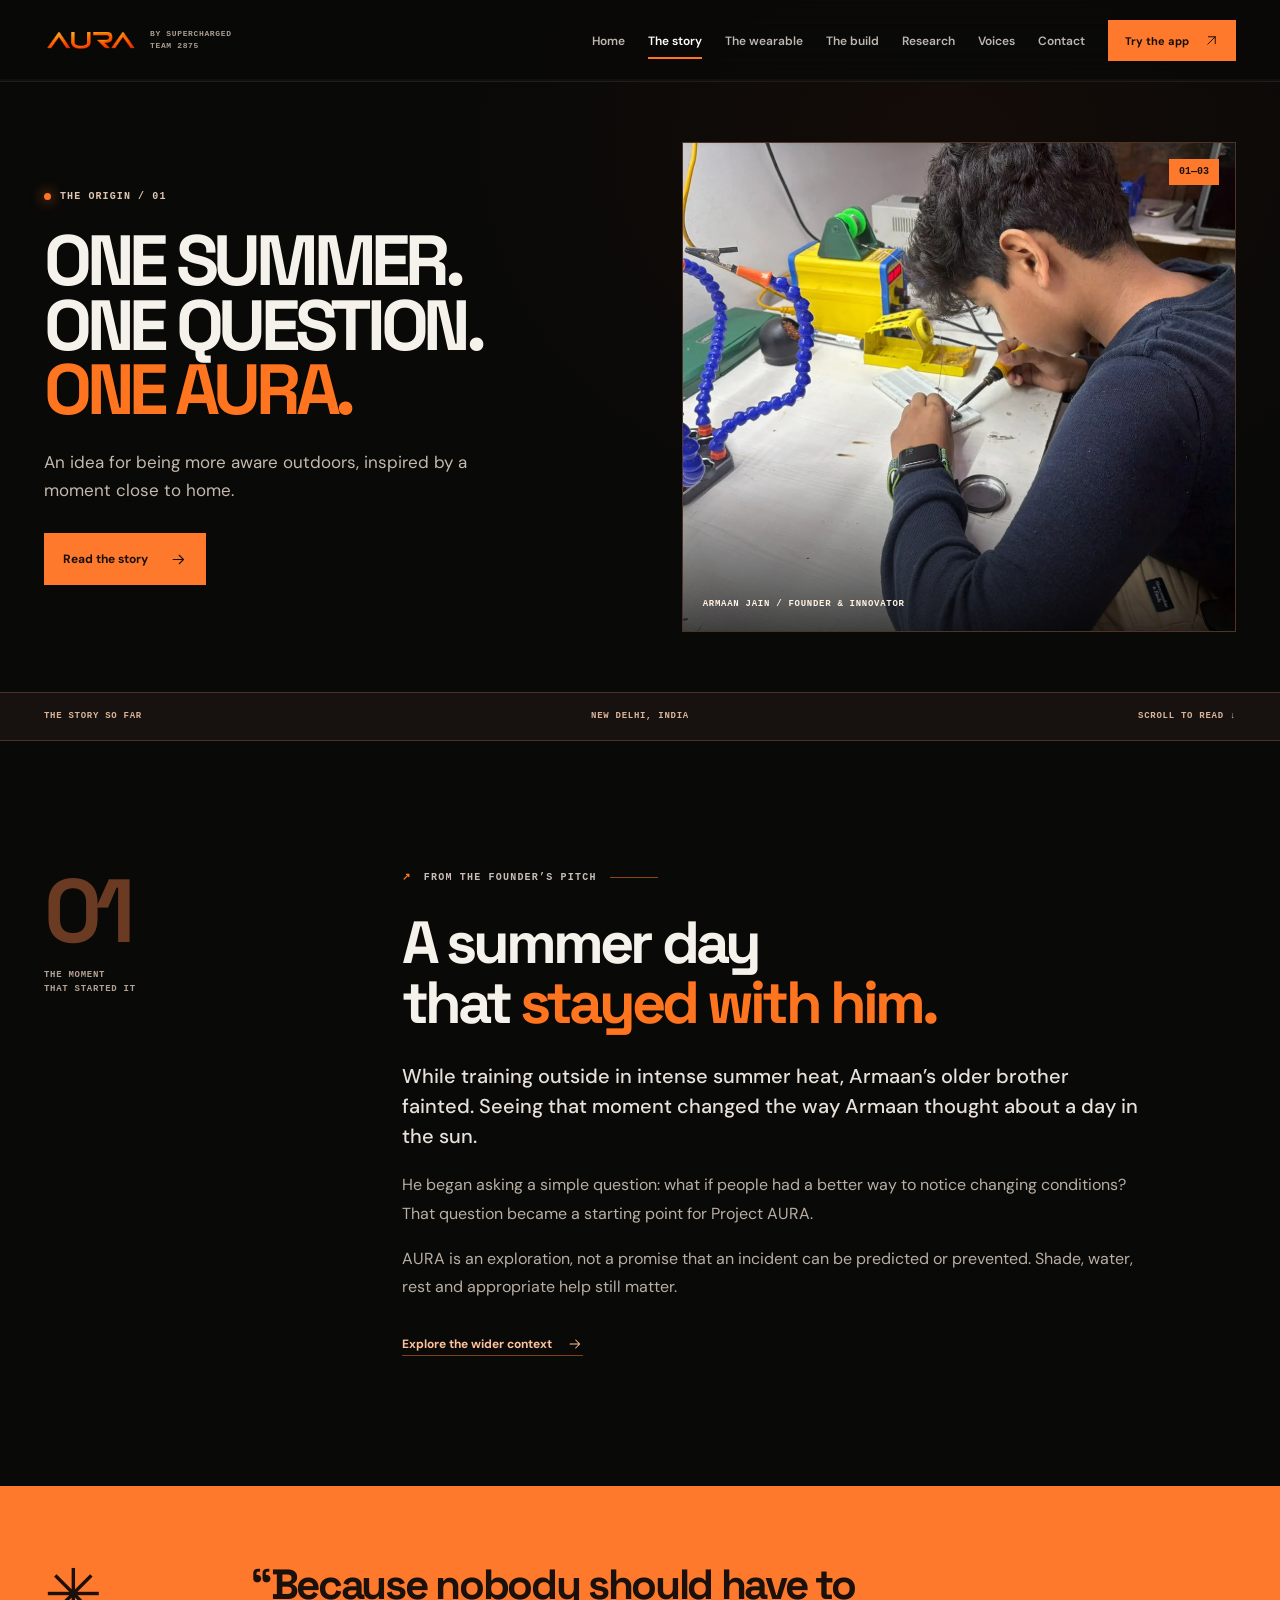
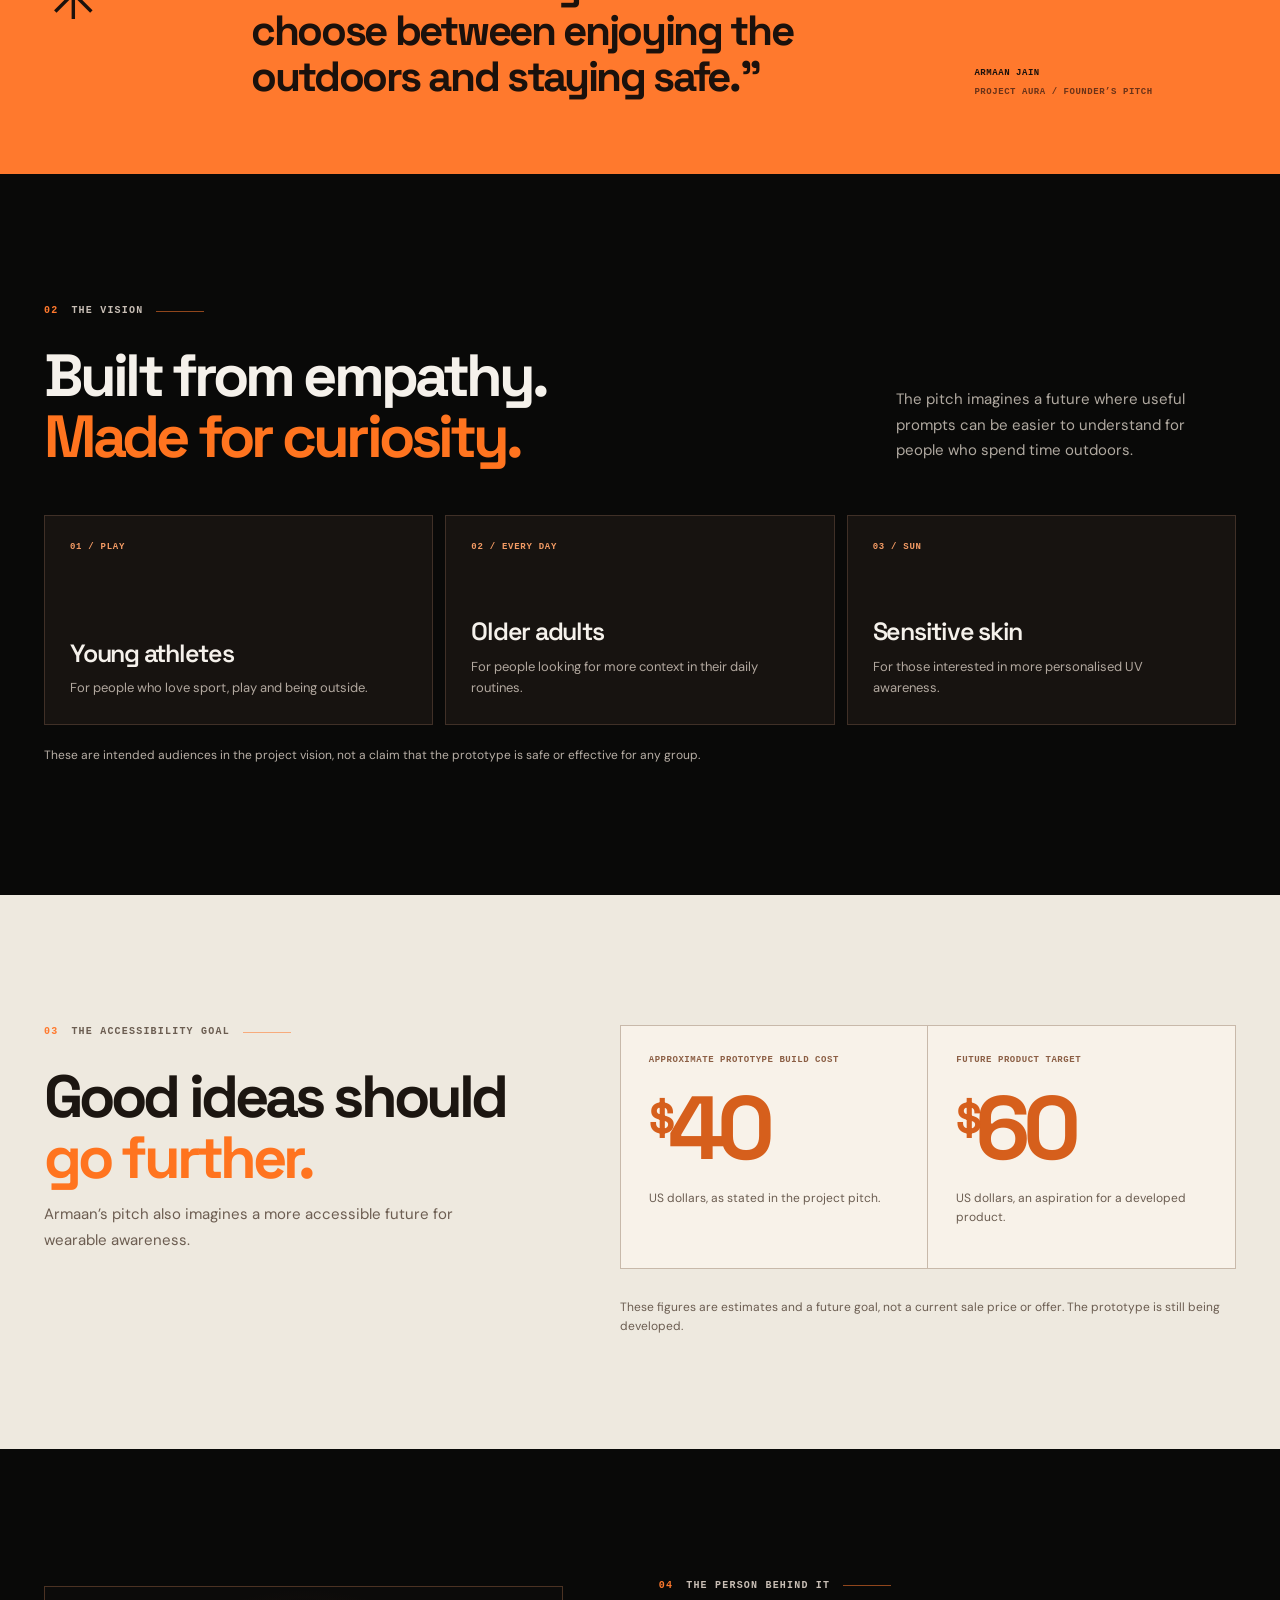
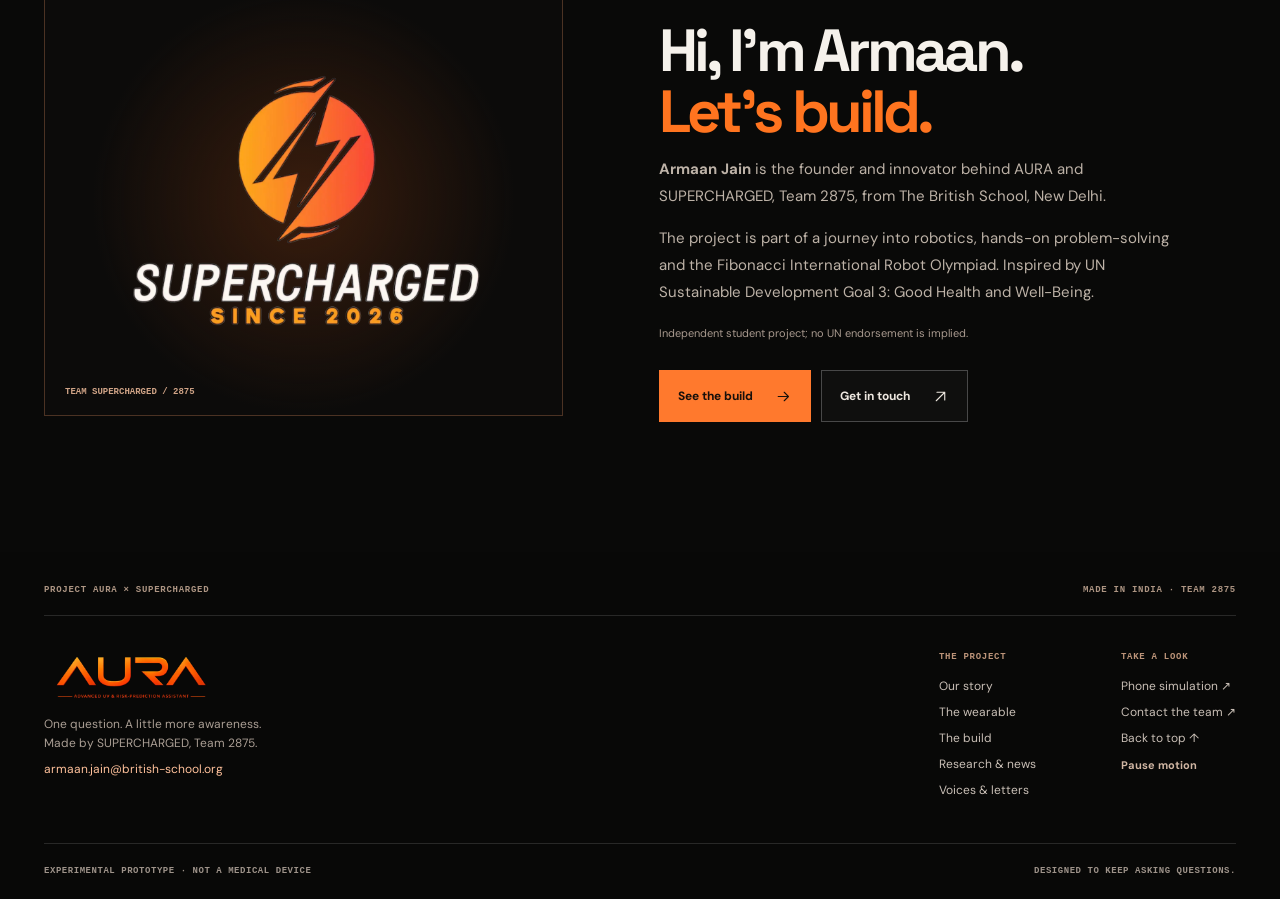
==== commit d5ef1cf4: "stoy updated" ====
--- a/story.html
+++ b/story.html
@@ -18,7 +18,7 @@
 </div><div class="read-progress" aria-hidden="true"><span id="read-progress"></span></div></header><noscript><nav class="nojs-nav wrap" aria-label="Project pages"><a href="index.html">Home</a><a href="story.html" aria-current="page">The story</a><a href="device.html">The wearable</a><a href="journey.html">The build</a><a href="research.html">Research</a><a href="letters.html">Voices</a><a href="contact.html">Contact</a></nav></noscript><main id="main">
 <section class="page-hero page-hero-story wrap"><div class="page-hero-copy"><div class="micro-label"><span class="micro-dot"></span> THE ORIGIN / 01</div><h1>ONE SUMMER.<br>ONE QUESTION.<br><em>ONE AURA.</em></h1><p>An idea for being more aware outdoors, inspired by a moment close to home.</p><a class="button button-primary" href="#the-moment">Read the story <svg aria-hidden="true"><use href="#icon-arrow"/></svg></a></div><div class="story-hero-photo"><img src="assets/media/workbench-01.webp" width="1280" height="960" alt="Armaan working on the electronics for Project AURA."><span class="photo-label">ARMAAN JAIN / FOUNDER &amp; INNOVATOR</span><span class="corner-index">01—03</span></div></section>
 <div class="chapter-line"><div class="wrap"><span>THE STORY SO FAR</span><span>NEW DELHI, INDIA</span><span>SCROLL TO READ ↓</span></div></div>
-<section class="narrative-section section wrap" id="the-moment"><div class="narrative-aside"><span>01</span><small>THE MOMENT<br>THAT STARTED IT</small></div><div class="narrative-main"><div class="section-tag"><span>↗</span> FROM THE FOUNDER’S PITCH <i></i></div><h2>A summer day<br>that <em>stayed with him.</em></h2><p class="large-copy">While playing outside in intense summer heat, Armaan’s older brother fainted. Seeing that moment changed the way Armaan thought about a day in the sun.</p><p>He began asking a simple question: what if people had a better way to notice changing conditions? That question became a starting point for Project AURA.</p><p>AURA is an exploration, not a promise that an incident can be predicted or prevented. Shade, water, rest and appropriate help still matter.</p><a class="text-link" href="research.html">Explore the wider context <svg aria-hidden="true"><use href="#icon-arrow"/></svg></a></div></section>
+<section class="narrative-section section wrap" id="the-moment"><div class="narrative-aside"><span>01</span><small>THE MOMENT<br>THAT STARTED IT</small></div><div class="narrative-main"><div class="section-tag"><span>↗</span> FROM THE FOUNDER’S PITCH <i></i></div><h2>A summer day<br>that <em>stayed with him.</em></h2><p class="large-copy">While training outside in intense summer heat, Armaan’s older brother fainted. Seeing that moment changed the way Armaan thought about a day in the sun.</p><p>He began asking a simple question: what if people had a better way to notice changing conditions? That question became a starting point for Project AURA.</p><p>AURA is an exploration, not a promise that an incident can be predicted or prevented. Shade, water, rest and appropriate help still matter.</p><a class="text-link" href="research.html">Explore the wider context <svg aria-hidden="true"><use href="#icon-arrow"/></svg></a></div></section>
 <section class="story-quote"><div class="wrap quote-layout"><span class="quote-star" aria-hidden="true">✳</span><blockquote>“Because nobody should have to choose between enjoying the outdoors and staying safe.”</blockquote><div class="quote-credit"><span>ARMAAN JAIN</span><small>PROJECT AURA / FOUNDER’S PITCH</small></div></div></section>
 <section class="audience-section section wrap"><div class="section-heading"><div><div class="section-tag"><span>02</span> THE VISION <i></i></div><h2>Built from empathy.<br><em>Made for curiosity.</em></h2></div><p>The pitch imagines a future where useful prompts can be easier to understand for people who spend time outdoors.</p></div><div class="audience-grid"><article><span>01 / PLAY</span><h3>Young athletes</h3><p>For people who love sport, play and being outside.</p></article><article><span>02 / EVERY DAY</span><h3>Older adults</h3><p>For people looking for more context in their daily routines.</p></article><article><span>03 / SUN</span><h3>Sensitive skin</h3><p>For those interested in more personalised UV awareness.</p></article></div><p class="tiny-disclaimer">These are intended audiences in the project vision, not a claim that the prototype is safe or effective for any group.</p></section>
 <section class="cost-section section"><div class="wrap cost-layout"><div class="cost-intro"><div class="section-tag"><span>03</span> THE ACCESSIBILITY GOAL <i></i></div><h2>Good ideas should<br><em>go further.</em></h2><p>Armaan’s pitch also imagines a more accessible future for wearable awareness.</p></div><div class="cost-pair"><div><span>APPROXIMATE PROTOTYPE BUILD COST</span><strong><small>$</small>40</strong><p>US dollars, as stated in the project pitch.</p></div><div><span>FUTURE PRODUCT TARGET</span><strong><small>$</small>60</strong><p>US dollars, an aspiration for a developed product.</p></div></div><p class="cost-note">These figures are estimates and a future goal, not a current sale price or offer. The prototype is still being developed.</p></div></section>
